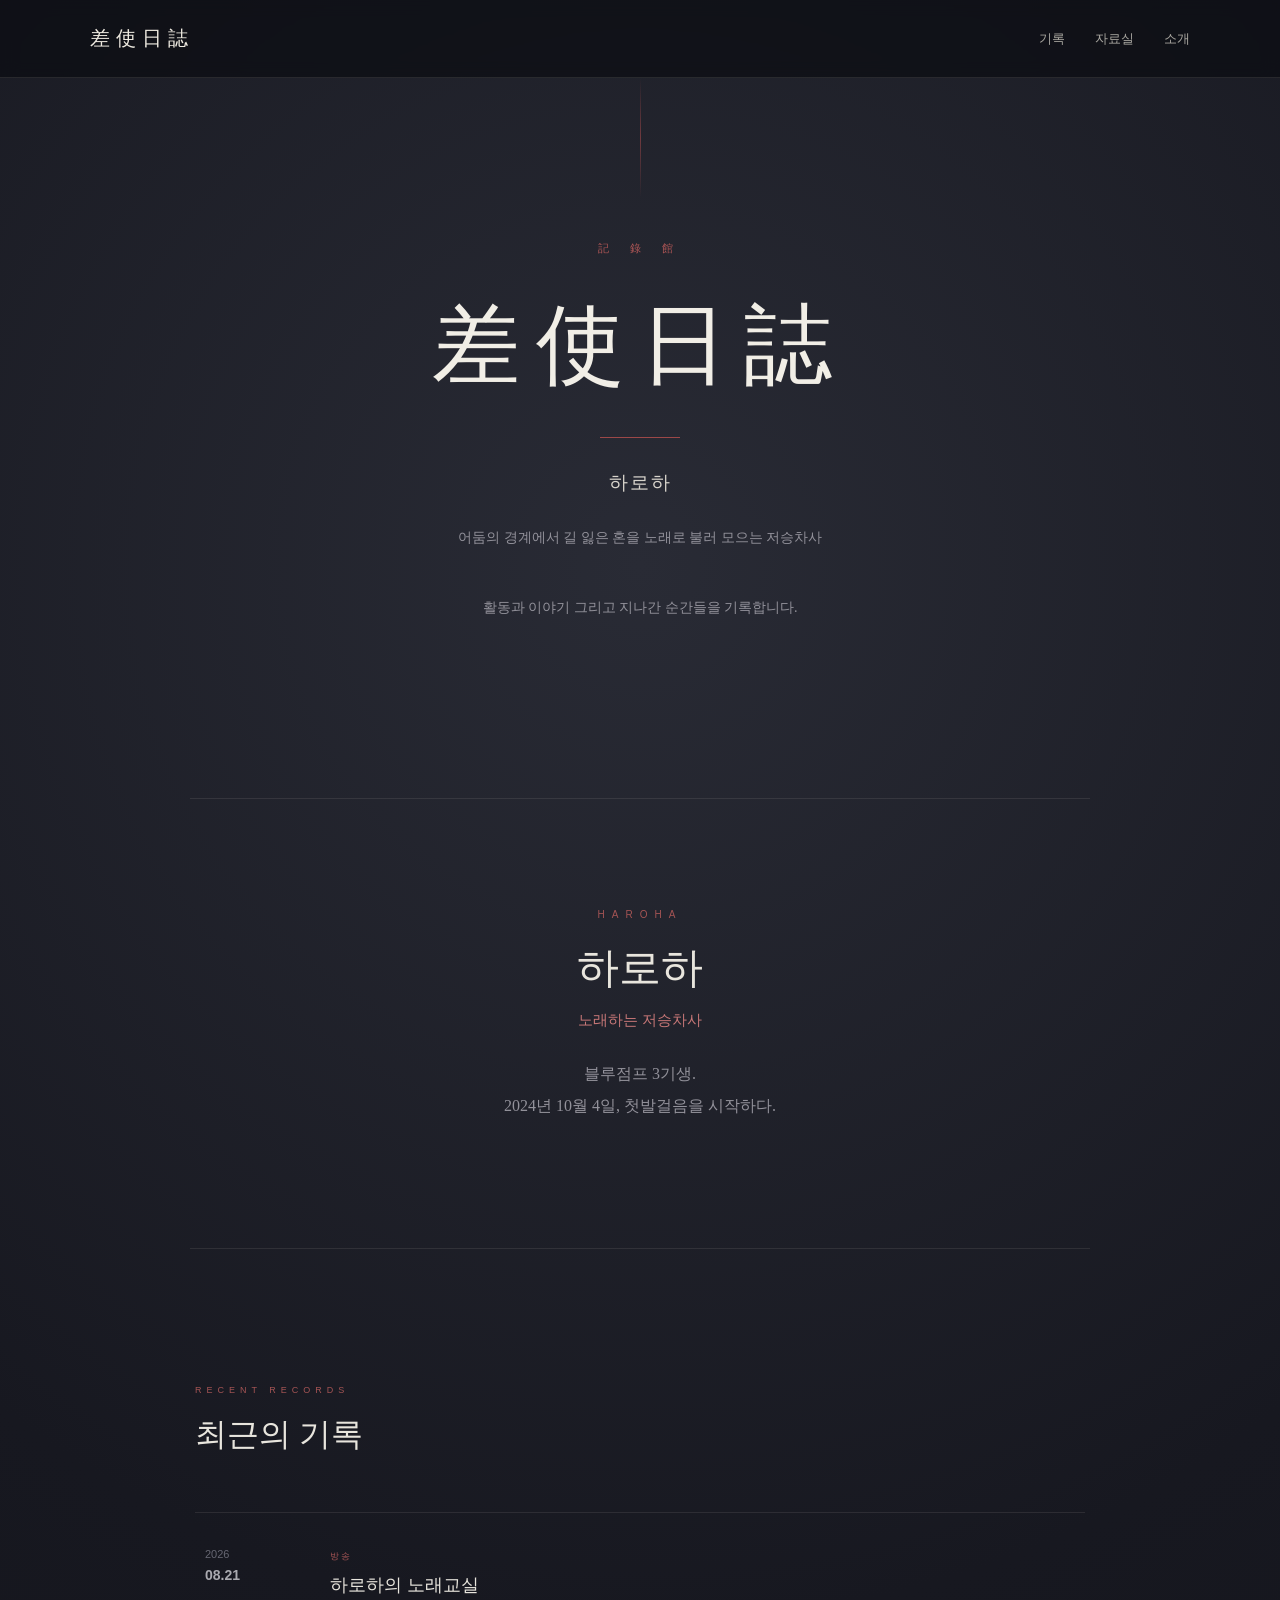
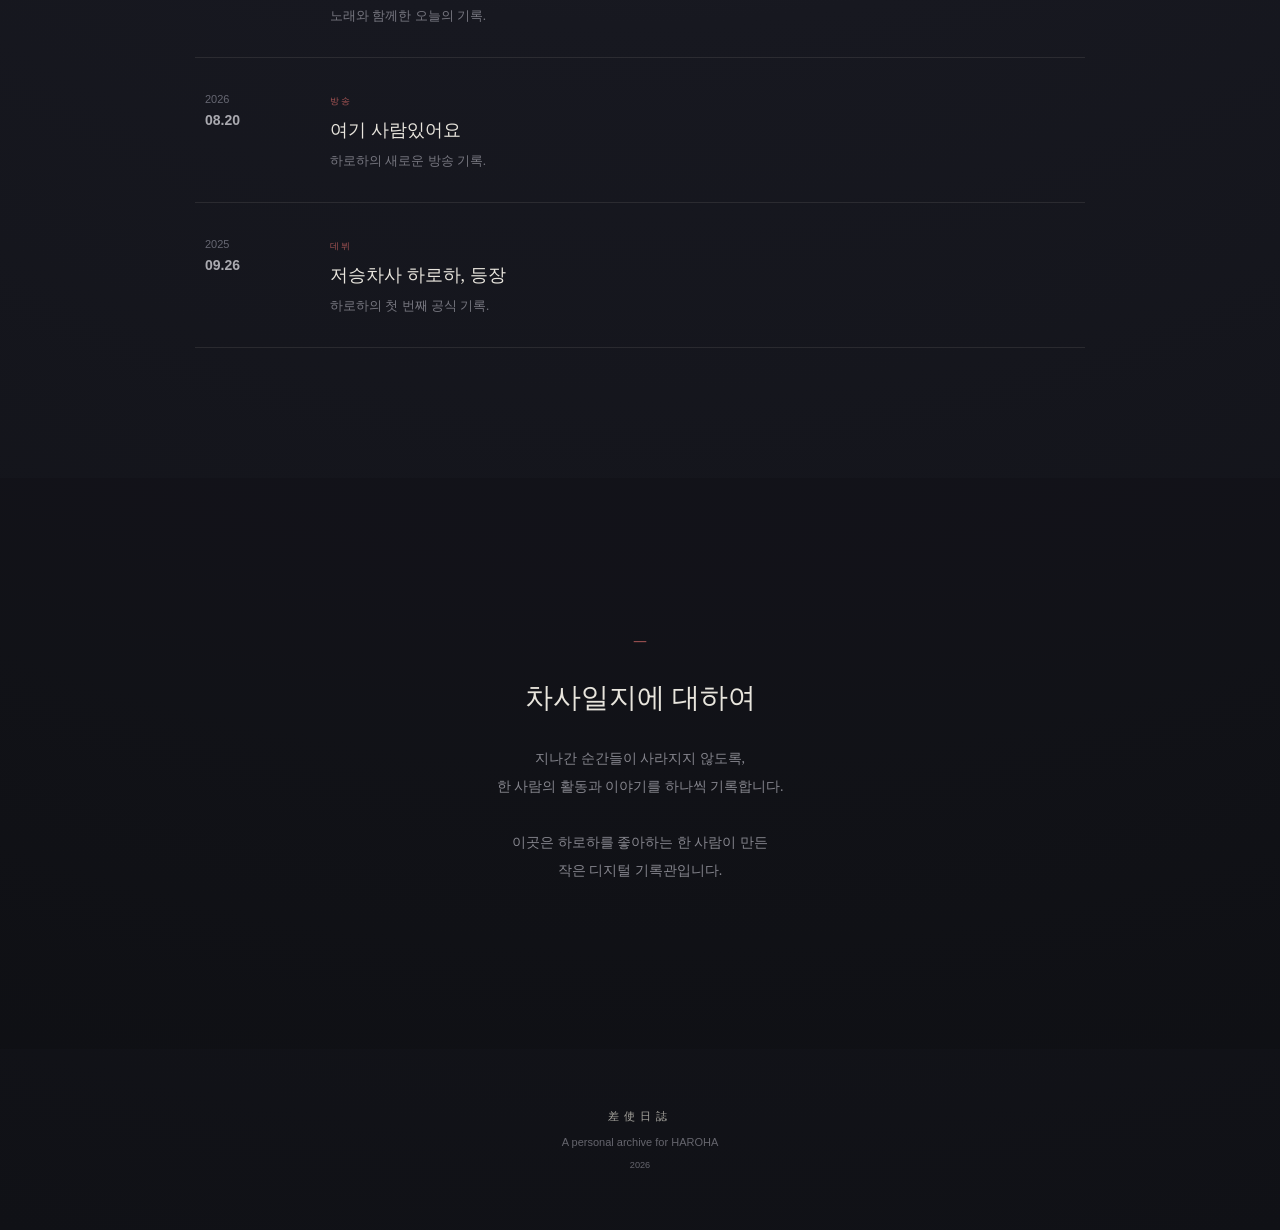
==== index.html @ e81719d0 "Add files via upload" ====
<!DOCTYPE html>
<html lang="ko">

<head>
    <meta charset="UTF-8">
    <meta name="viewport" content="width=device-width, initial-scale=1.0">

    <title>差使日誌 | 하로하 기록관</title>

    <link rel="stylesheet" href="style.css">
</head>


<body>

    <!-- 상단 메뉴 -->

    <header>

        <div class="logo">
            差使日誌
        </div>

        <nav>
            <a href="records.html">기록</a>
            <a href="#">자료실</a>
            <a href="about.html">소개</a>
        </nav>

    </header>


    <!-- 메인 -->

    <main>


        <!-- 첫 화면 -->

        <section class="hero">

            <div class="hero-mark">
                記 錄 館
            </div>

            <h1>
                差使日誌
            </h1>

            <div class="line"></div>

            <p class="hero-subtitle">
                하로하
            </p>

            <p class="hero-description">
                어둠의 경계에서 길 잃은 혼을 노래로 불러 모으는 저승차사
            </p>

            <p class="hero-description">
                    활동과 이야기 그리고 지나간 순간들을 기록합니다.
                </p>

        </section>



        <!-- 하로하 소개 -->

        <section class="profile">

            <div class="profile-label">
                HAROHA
            </div>

            <h2>
                하로하
            </h2>

            <p class="profile-title">
                노래하는 저승차사
            </p>

            <p class="profile-text">
                블루점프 3기생.<br>
                2024년 10월 4일, 첫발걸음을 시작하다.
            </p>

        </section>



        <!-- 최근 기록 -->

        <section class="recent">

            <div class="section-heading">

                <span>
                    RECENT RECORDS
                </span>

                <h2>
                    최근의 기록
                </h2>

            </div>


            <article class="record">

                <div class="record-date">
                    2026<br>
                    <strong>08.21</strong>
                </div>

                <div class="record-content">

                    <span class="record-category">
                        방송
                    </span>

                    <h3>
                        하로하의 노래교실
                    </h3>

                    <p>
                        노래와 함께한 오늘의 기록.
                    </p>

                </div>

            </article>


            <article class="record">

                <div class="record-date">
                    2026<br>
                    <strong>08.20</strong>
                </div>

                <div class="record-content">

                    <span class="record-category">
                        방송
                    </span>

                    <h3>
                        여기 사람있어요
                    </h3>

                    <p>
                        하로하의 새로운 방송 기록.
                    </p>

                </div>

            </article>


            <article class="record">

                <div class="record-date">
                    2025<br>
                    <strong>09.26</strong>
                </div>

                <div class="record-content">

                    <span class="record-category">
                        데뷔
                    </span>

                    <h3>
                        저승차사 하로하, 등장
                    </h3>

                    <p>
                        하로하의 첫 번째 공식 기록.
                    </p>

                </div>

            </article>


        </section>



        <!-- 사이트 소개 -->

        <section class="about">

            <div class="about-symbol">
                ㅡ
            </div>

            <h2>
                차사일지에 대하여
            </h2>

            <p>
                지나간 순간들이 사라지지 않도록,<br>
                한 사람의 활동과 이야기를 하나씩 기록합니다.
            </p>

            <p>
                이곳은 하로하를 좋아하는 한 사람이 만든<br>
                작은 디지털 기록관입니다.
            </p>

        </section>


    </main>



    <!-- 하단 -->

    <footer>

        <div>
            差使日誌
        </div>

        <p>
            A personal archive for HAROHA
        </p>

        <small>
            2026
        </small>

    </footer>


</body>

</html>
---- style.css ----
* {
    box-sizing: border-box;
}

html {
    scroll-behavior: smooth;
}

body {
    margin: 0;

    background:
        radial-gradient(
            circle at 50% 20%,
            #292b35 0%,
            #171820 45%,
            #101116 100%
        );

    color: #e8e5dd;

    font-family:
        "Noto Serif KR",
        "Batang",
        serif;
}


/* =========================
   Header
========================= */

header {

    height: 78px;

    display: flex;

    align-items: center;

    justify-content: space-between;

    padding: 0 7%;

    border-bottom: 1px solid rgba(220, 215, 200, 0.12);

    background: rgba(12, 13, 18, 0.72);

    backdrop-filter: blur(8px);

    position: relative;

    z-index: 10;
}


.logo {

    font-size: 20px;

    letter-spacing: 6px;

    color: #eeeae0;

    text-decoration: none;
}


nav {

    display: flex;

    gap: 30px;
}


nav a {

    color: #aaa8a1;

    text-decoration: none;

    font-size: 13px;

    transition: 0.2s;
}


nav a:hover {

    color: #c87575;
}


/* =========================
   Hero
========================= */

.hero {

    min-height: 720px;

    display: flex;

    flex-direction: column;

    align-items: center;

    justify-content: center;

    text-align: center;

    padding: 100px 20px;

    position: relative;
}


.hero::before {

    content: "";

    position: absolute;

    width: 1px;

    height: 120px;

    background: linear-gradient(
        transparent,
        rgba(190, 80, 80, 0.5),
        transparent
    );

    top: 0;
}


.hero-mark {

    font-size: 11px;

    letter-spacing: 9px;

    color: #ad5555;

    margin-bottom: 30px;
}


.hero h1 {

    margin: 0;

    font-size: clamp(55px, 8vw, 88px);

    font-weight: 400;

    letter-spacing: 16px;

    color: #f1eee6;
}


.line {

    width: 80px;

    height: 1px;

    background: #9c4848;

    margin: 32px 0;
}


.hero-subtitle {

    margin: 0;

    font-size: 19px;

    letter-spacing: 2px;

    color: #d8d4cc;
}


.hero-description {

    margin-top: 28px;

    line-height: 2;

    font-size: 14px;

    color: #92919a;
}


.main-button {

    margin-top: 40px;

    padding: 14px 34px;

    border: 1px solid #874646;

    color: #cda6a6;

    text-decoration: none;

    font-size: 13px;

    letter-spacing: 2px;

    transition: 0.25s;
}


.main-button:hover {

    background: #874646;

    color: #fff;
}


/* =========================
   Profile
========================= */

.profile {

    max-width: 900px;

    margin: auto;

    padding: 110px 30px;

    text-align: center;

    border-top: 1px solid rgba(220, 215, 200, 0.1);

    border-bottom: 1px solid rgba(220, 215, 200, 0.1);
}


.profile-label {

    font-family: sans-serif;

    font-size: 10px;

    letter-spacing: 7px;

    color: #a45454;
}


.profile h2 {

    margin: 20px 0 10px;

    font-size: 42px;

    font-weight: 400;
}


.profile-title {

    color: #c77777;

    font-size: 15px;
}


.profile-text {

    margin-top: 28px;

    color: #92919a;

    line-height: 2;
}


/* =========================
   Recent
========================= */

.recent {

    max-width: 950px;

    margin: auto;

    padding: 130px 30px;
}


.section-heading {

    margin-bottom: 55px;
}


.section-heading span {

    font-family: sans-serif;

    font-size: 9px;

    letter-spacing: 5px;

    color: #a45454;
}


.section-heading h2 {

    margin-top: 16px;

    font-size: 32px;

    font-weight: 400;
}


.record {

    display: flex;

    gap: 45px;

    padding: 32px 10px;

    border-top: 1px solid rgba(220, 215, 200, 0.1);

    transition: 0.2s;
}


.record:last-child {

    border-bottom: 1px solid rgba(220, 215, 200, 0.1);
}


.record:hover {

    background: rgba(255, 255, 255, 0.025);

    padding-left: 20px;
}


.record-date {

    width: 80px;

    flex-shrink: 0;

    font-family: sans-serif;

    font-size: 11px;

    line-height: 1.7;

    color: #666772;
}


.record-date strong {

    color: #aaaab0;

    font-size: 14px;
}


.record-content {

    flex: 1;
}


.record-category {

    font-family: sans-serif;

    font-size: 9px;

    letter-spacing: 2px;

    color: #a45454;
}


.record h3 {

    margin: 10px 0;

    font-size: 18px;

    font-weight: 400;
}


.record p {

    margin: 0;

    font-size: 13px;

    color: #777780;
}


/* =========================
   About
========================= */

.about {

    padding: 150px 30px;

    text-align: center;

    background: rgba(0, 0, 0, 0.12);
}


.about-symbol {

    color: #a45454;

    margin-bottom: 30px;
}


.about h2 {

    font-size: 28px;

    font-weight: 400;
}


.about p {

    margin-top: 28px;

    color: #85858d;

    font-size: 14px;

    line-height: 2;
}


/* =========================
   Footer
========================= */

footer {

    padding: 60px 30px;

    text-align: center;

    color: #65656d;

    font-family: sans-serif;

    font-size: 11px;
}


footer div {

    color: #aaa8a1;

    letter-spacing: 5px;

    margin-bottom: 12px;
}


footer p {

    margin: 0 0 10px;
}


/* =========================
   Mobile
========================= */

@media (max-width: 700px) {

    header {

        height: auto;

        padding: 24px;

        flex-direction: column;

        gap: 20px;
    }


    nav {

        gap: 16px;

        flex-wrap: wrap;

        justify-content: center;
    }


    .hero {

        min-height: 620px;
    }


    .hero h1 {

        letter-spacing: 9px;
    }


    .record {

        gap: 20px;
    }


    .record-date {

        width: 65px;
    }

}
/* =========================
   Record Index
========================= */

.record-index {

    width: 100%;

    max-width: 820px;

    margin: 0 auto;

    padding: 40px 30px 130px;
}


/* Year */

.year {

    border-top: 1px solid rgba(220, 215, 200, 0.12);
}


.year:last-child {

    border-bottom: 1px solid rgba(220, 215, 200, 0.12);
}


/* Year title */

.year summary {

    list-style: none;

    cursor: pointer;

    display: flex;

    align-items: center;

    justify-content: space-between;

    width: 100%;

    padding: 35px 20px;

    transition: 0.25s;
}


.year summary::-webkit-details-marker {

    display: none;
}


.year summary:hover {

    background: rgba(255, 255, 255, 0.025);

    padding-left: 30px;

    padding-right: 30px;
}


.year-number {

    font-size: 27px;

    letter-spacing: 5px;

    color: #e3dfd7;
}


.year-arrow {

    font-family: sans-serif;

    font-size: 18px;

    font-weight: 300;

    color: #a45454;

    transition: transform 0.25s;
}


.year[open] .year-arrow {

    transform: rotate(45deg);
}


/* Month list */

.month-list {

    padding: 0 20px 25px 40px;
}


/* Month */

.month {

    display: flex;

    align-items: center;

    justify-content: space-between;

    padding: 20px 15px;

    border-top: 1px solid rgba(220, 215, 200, 0.07);

    color: #bdbab2;

    text-decoration: none;

    transition: 0.25s;
}


.month:hover {

    background: rgba(255, 255, 255, 0.025);

    color: #d17b7b;

    padding-left: 25px;
}


.month span {

    font-size: 17px;

    letter-spacing: 3px;
}


.month small {

    font-family: sans-serif;

    font-size: 10px;

    color: #666772;

    letter-spacing: 1px;
}


/* Mobile */

@media (max-width: 700px) {

    .record-index {

        padding-left: 20px;

        padding-right: 20px;
    }


    .year-number {

        font-size: 22px;

        letter-spacing: 3px;
    }


    .month-list {

        padding-left: 15px;
    }

}

/* =========================
   About / Archive Information
========================= */

.archive-section {

    max-width: 760px;

    margin: 0 auto;

    padding: 90px 30px;

    border-top: 1px solid rgba(220, 215, 200, 0.1);
}


.archive-label {

    font-family: sans-serif;

    font-size: 9px;

    letter-spacing: 5px;

    color: #a45454;

    margin-bottom: 18px;
}


.archive-section h2 {

    margin: 0 0 35px;

    font-size: 30px;

    font-weight: 400;

    color: #e8e5dd;
}


.archive-section p {

    margin: 0 0 20px;

    font-size: 14px;

    line-height: 2.1;

    color: #92919a;
}


.archive-section p:last-child {

    margin-bottom: 0;
}
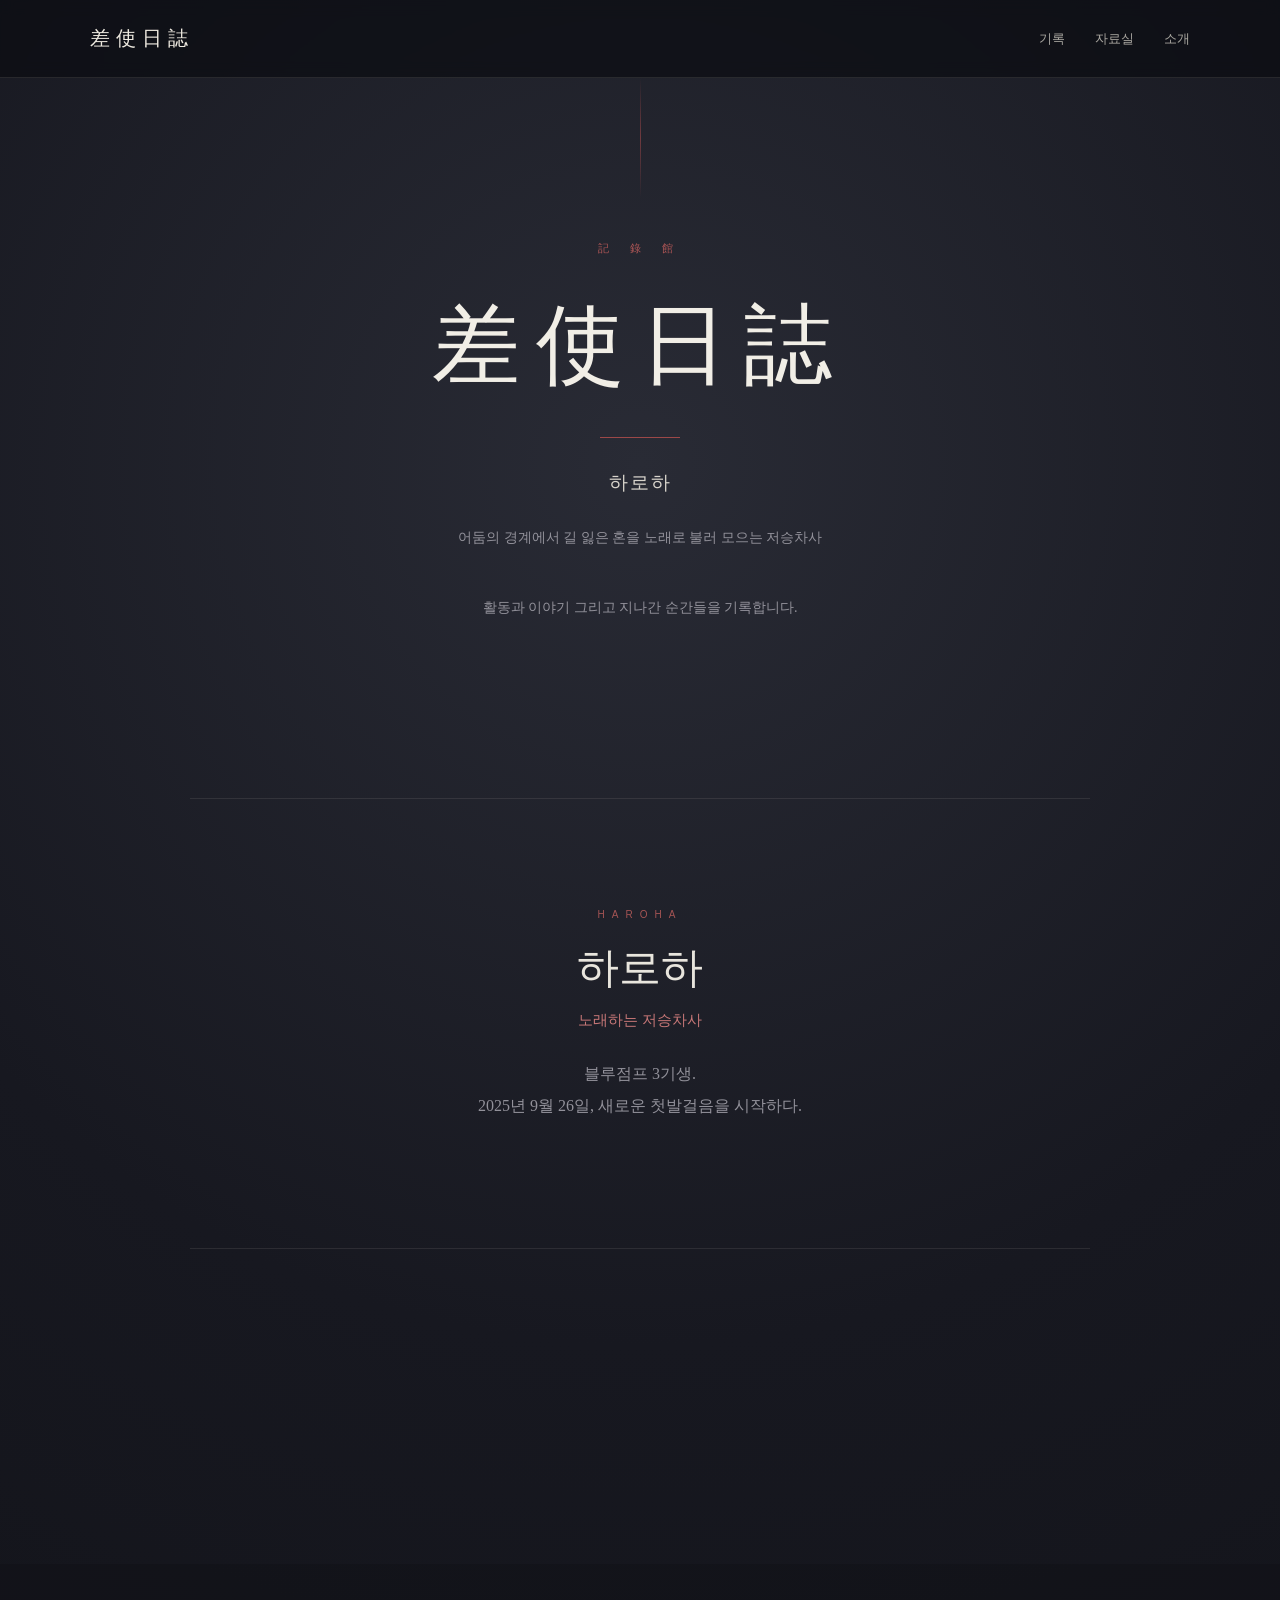
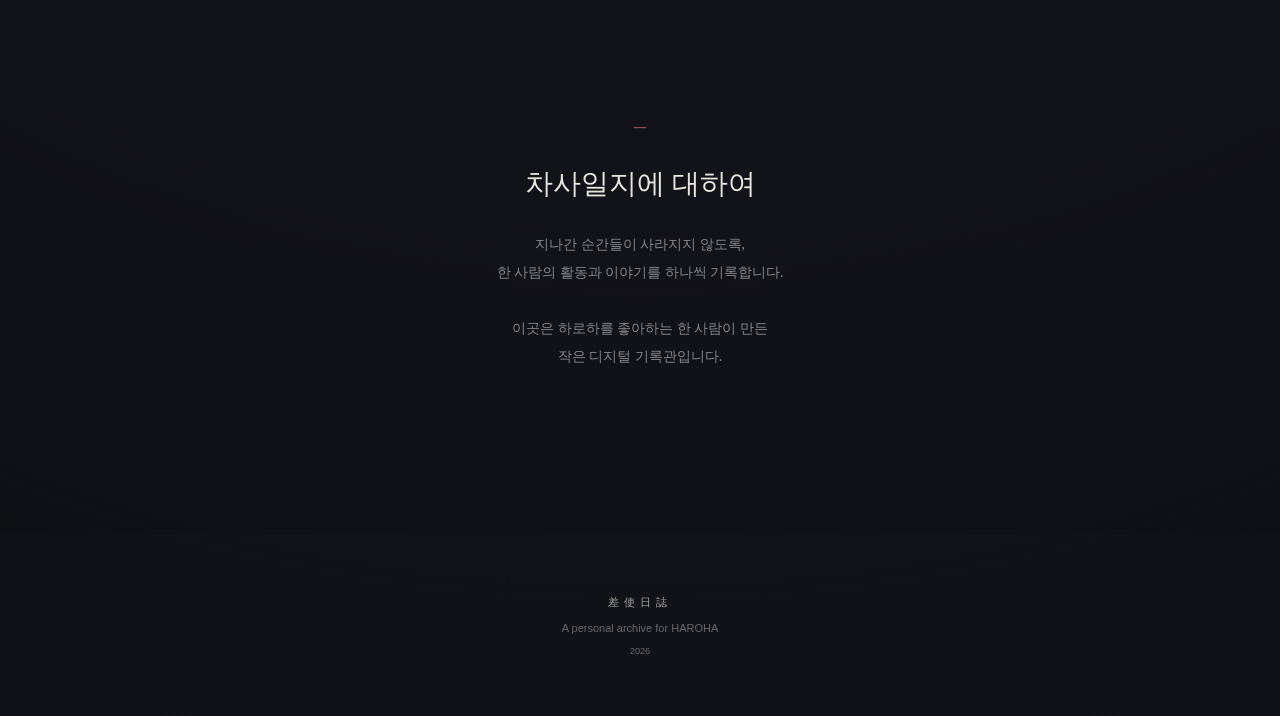
==== commit 07fd6df8: "Fix HTML formatting and structure" ====
--- a/index.html
+++ b/index.html
@@ -83,7 +83,7 @@
 
             <p class="profile-text">
                 블루점프 3기생.<br>
-                2024년 10월 4일, 첫발걸음을 시작하다.
+                2025년 9월 26일, 새로운 첫발걸음을 시작하다.
             </p>
 
         </section>
@@ -95,90 +95,6 @@
         <section class="recent">
 
             <div class="section-heading">
-
-                <span>
-                    RECENT RECORDS
-                </span>
-
-                <h2>
-                    최근의 기록
-                </h2>
-
-            </div>
-
-
-            <article class="record">
-
-                <div class="record-date">
-                    2026<br>
-                    <strong>08.21</strong>
-                </div>
-
-                <div class="record-content">
-
-                    <span class="record-category">
-                        방송
-                    </span>
-
-                    <h3>
-                        하로하의 노래교실
-                    </h3>
-
-                    <p>
-                        노래와 함께한 오늘의 기록.
-                    </p>
-
-                </div>
-
-            </article>
-
-
-            <article class="record">
-
-                <div class="record-date">
-                    2026<br>
-                    <strong>08.20</strong>
-                </div>
-
-                <div class="record-content">
-
-                    <span class="record-category">
-                        방송
-                    </span>
-
-                    <h3>
-                        여기 사람있어요
-                    </h3>
-
-                    <p>
-                        하로하의 새로운 방송 기록.
-                    </p>
-
-                </div>
-
-            </article>
-
-
-            <article class="record">
-
-                <div class="record-date">
-                    2025<br>
-                    <strong>09.26</strong>
-                </div>
-
-                <div class="record-content">
-
-                    <span class="record-category">
-                        데뷔
-                    </span>
-
-                    <h3>
-                        저승차사 하로하, 등장
-                    </h3>
-
-                    <p>
-                        하로하의 첫 번째 공식 기록.
-                    </p>
 
                 </div>
 
@@ -239,4 +155,4 @@
 
 </body>
 
-</html>+</html>
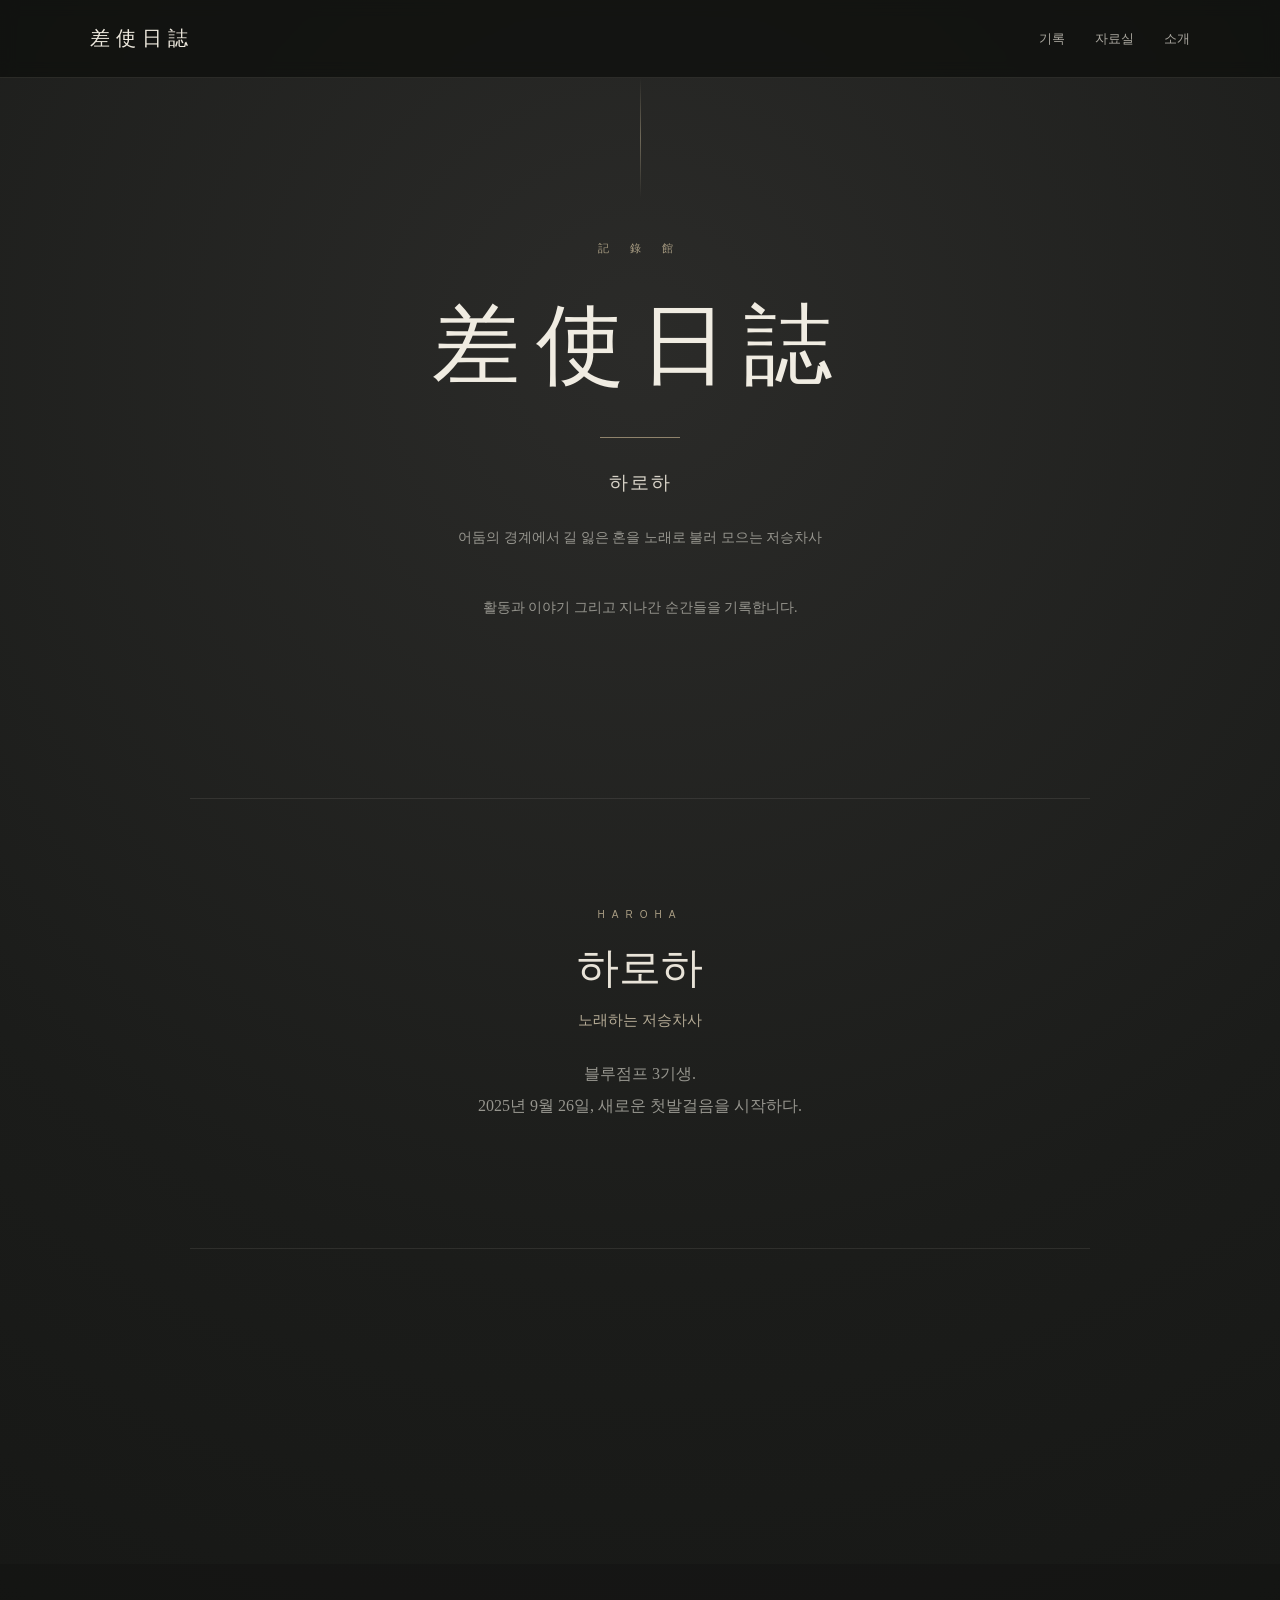
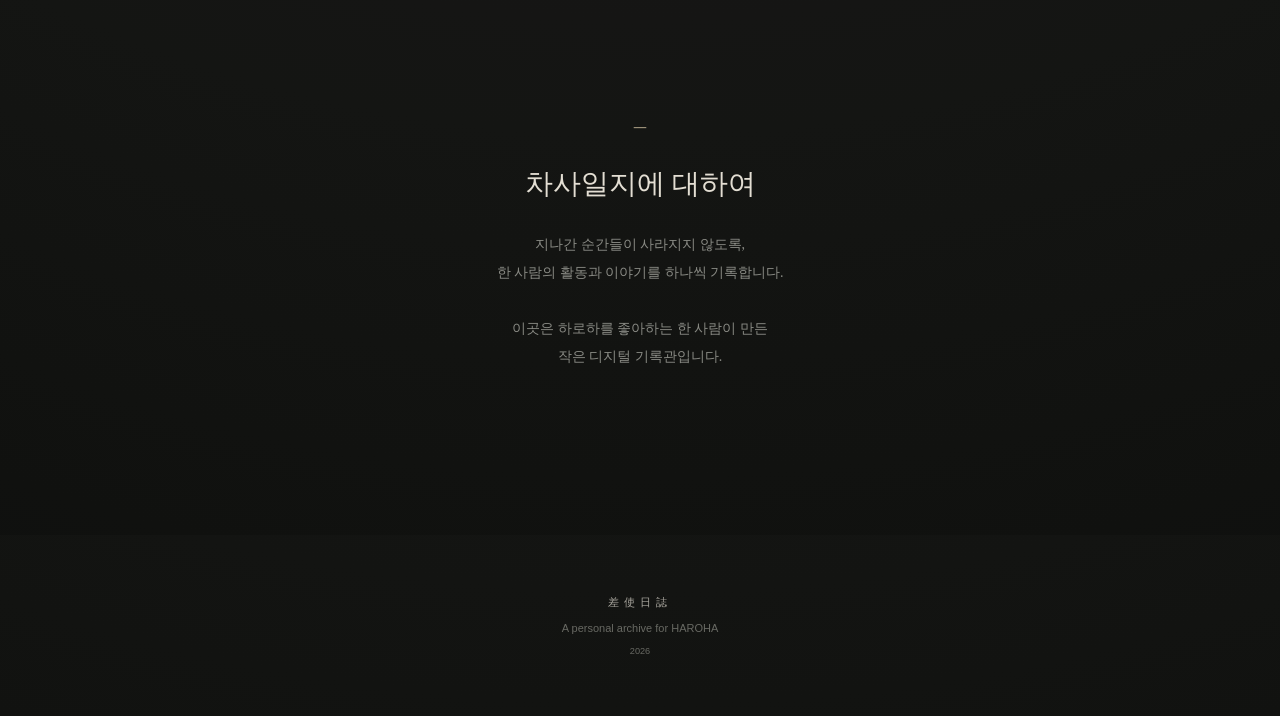
==== commit dfe613a2: "Update index.html" ====
--- a/index.html
+++ b/index.html
@@ -23,7 +23,7 @@
 
         <nav>
             <a href="records.html">기록</a>
-            <a href="#">자료실</a>
+            <a href="archive.html">자료실</a>
             <a href="about.html">소개</a>
         </nav>
 
--- a/style.css
+++ b/style.css
@@ -1,3 +1,9 @@
+/* =========================================================
+   差使日誌
+   HAROHA ARCHIVE
+   Archive / Chronicle Style
+========================================================= */
+
 * {
     box-sizing: border-box;
 }
@@ -11,13 +17,13 @@
 
     background:
         radial-gradient(
-            circle at 50% 20%,
-            #292b35 0%,
-            #171820 45%,
-            #101116 100%
+            circle at 50% 15%,
+            #2b2b29 0%,
+            #1b1c1a 45%,
+            #111210 100%
         );
 
-    color: #e8e5dd;
+    color: #e5e0d5;
 
     font-family:
         "Noto Serif KR",
@@ -26,766 +32,1403 @@
 }
 
 
+/* =========================================================
+   Header
+========================================================= */
+
+header {
+    height: 78px;
+
+    display: flex;
+    align-items: center;
+    justify-content: space-between;
+
+    padding: 0 7%;
+
+    border-bottom: 1px solid rgba(220, 215, 200, 0.12);
+
+    background: rgba(15, 16, 14, 0.78);
+
+    backdrop-filter: blur(8px);
+
+    position: relative;
+    z-index: 10;
+}
+
+
+/* 로고 */
+
+.logo {
+    font-size: 20px;
+
+    letter-spacing: 6px;
+
+    color: #eee9de;
+
+    text-decoration: none;
+
+    transition: 0.2s;
+}
+
+.logo:hover {
+    color: #b4aa95;
+}
+
+
+/* 메뉴 */
+
+nav {
+    display: flex;
+
+    gap: 30px;
+}
+
+nav a {
+    color: #aaa79f;
+
+    text-decoration: none;
+
+    font-size: 13px;
+
+    transition: 0.2s;
+}
+
+nav a:hover {
+    color: #b4aa95;
+}
+
+
+/* =========================================================
+   Hero
+========================================================= */
+
+.hero {
+    min-height: 720px;
+
+    display: flex;
+    flex-direction: column;
+
+    align-items: center;
+    justify-content: center;
+
+    text-align: center;
+
+    padding: 100px 20px;
+
+    position: relative;
+}
+
+
+/* 위에서 내려오는 세로선 */
+
+.hero::before {
+    content: "";
+
+    position: absolute;
+
+    width: 1px;
+    height: 120px;
+
+    background:
+        linear-gradient(
+            transparent,
+            rgba(170, 158, 130, 0.55),
+            transparent
+        );
+
+    top: 0;
+}
+
+
+/* 작은 한자 */
+
+.hero-mark {
+    font-size: 11px;
+
+    letter-spacing: 9px;
+
+    color: #a99d83;
+
+    margin-bottom: 30px;
+}
+
+
+/* 메인 제목 */
+
+.hero h1 {
+    margin: 0;
+
+    font-size: clamp(55px, 8vw, 88px);
+
+    font-weight: 400;
+
+    letter-spacing: 16px;
+
+    color: #f0ece2;
+}
+
+
+/* 제목 아래 선 */
+
+.line {
+    width: 80px;
+
+    height: 1px;
+
+    background: #8f836c;
+
+    margin: 32px 0;
+}
+
+
+/* 부제 */
+
+.hero-subtitle {
+    margin: 0;
+
+    font-size: 19px;
+
+    letter-spacing: 2px;
+
+    color: #d8d3c8;
+}
+
+
+/* 설명 */
+
+.hero-description {
+    margin-top: 28px;
+
+    line-height: 2;
+
+    font-size: 14px;
+
+    color: #96958e;
+}
+
+
+/* 메인 버튼 */
+
+.main-button {
+    margin-top: 40px;
+
+    padding: 14px 34px;
+
+    border: 1px solid #716856;
+
+    color: #c8bfae;
+
+    text-decoration: none;
+
+    font-size: 13px;
+
+    letter-spacing: 2px;
+
+    transition: 0.25s;
+}
+
+.main-button:hover {
+    background: #716856;
+
+    color: #f8f5ed;
+}
+
+
+/* =========================================================
+   Profile
+========================================================= */
+
+.profile {
+    max-width: 900px;
+
+    margin: auto;
+
+    padding: 110px 30px;
+
+    text-align: center;
+
+    border-top: 1px solid rgba(220, 215, 200, 0.1);
+
+    border-bottom: 1px solid rgba(220, 215, 200, 0.1);
+}
+
+
+/* HAROHA */
+
+.profile-label {
+    font-family: sans-serif;
+
+    font-size: 10px;
+
+    letter-spacing: 7px;
+
+    color: #a99d83;
+}
+
+
+/* 이름 */
+
+.profile h2 {
+    margin: 20px 0 10px;
+
+    font-size: 42px;
+
+    font-weight: 400;
+
+    color: #e8e3d8;
+}
+
+
+/* 직함 */
+
+.profile-title {
+    color: #b4aa95;
+
+    font-size: 15px;
+}
+
+
+/* 설명 */
+
+.profile-text {
+    margin-top: 28px;
+
+    color: #96958e;
+
+    line-height: 2;
+}
+
+
+/* =========================================================
+   Recent Records
+========================================================= */
+
+.recent {
+    max-width: 950px;
+
+    margin: auto;
+
+    padding: 130px 30px;
+}
+
+
+/* 섹션 제목 */
+
+.section-heading {
+    margin-bottom: 55px;
+}
+
+
+.section-heading span {
+    font-family: sans-serif;
+
+    font-size: 9px;
+
+    letter-spacing: 5px;
+
+    color: #a99d83;
+}
+
+
+.section-heading h2 {
+    margin-top: 16px;
+
+    font-size: 32px;
+
+    font-weight: 400;
+
+    color: #e4dfd5;
+}
+
+
+/* 기록 */
+
+.record {
+    display: flex;
+
+    gap: 45px;
+
+    padding: 32px 10px;
+
+    border-top: 1px solid rgba(220, 215, 200, 0.1);
+
+    transition: 0.2s;
+}
+
+
+.record:last-child {
+    border-bottom: 1px solid rgba(220, 215, 200, 0.1);
+}
+
+
+.record:hover {
+    background: rgba(255, 255, 255, 0.025);
+
+    padding-left: 20px;
+}
+
+
+/* 날짜 */
+
+.record-date {
+    width: 80px;
+
+    flex-shrink: 0;
+
+    font-family: sans-serif;
+
+    font-size: 11px;
+
+    line-height: 1.7;
+
+    color: #6f706b;
+}
+
+
+.record-date strong {
+    color: #aaa9a2;
+
+    font-size: 14px;
+}
+
+
+/* 기록 내용 */
+
+.record-content {
+    flex: 1;
+}
+
+
+/* 카테고리 */
+
+.record-category {
+    font-family: sans-serif;
+
+    font-size: 9px;
+
+    letter-spacing: 2px;
+
+    color: #a99d83;
+}
+
+
+/* 제목 */
+
+.record h3 {
+    margin: 10px 0;
+
+    font-size: 18px;
+
+    font-weight: 400;
+
+    color: #ddd8cd;
+}
+
+
+/* 설명 */
+
+.record p {
+    margin: 0;
+
+    font-size: 13px;
+
+    color: #7f807b;
+}
+
+
+/* =========================================================
+   About
+========================================================= */
+
+.about {
+    padding: 150px 30px;
+
+    text-align: center;
+
+    background: rgba(0, 0, 0, 0.14);
+}
+
+
+.about-symbol {
+    color: #a99d83;
+
+    margin-bottom: 30px;
+}
+
+
+.about h2 {
+    font-size: 28px;
+
+    font-weight: 400;
+
+    color: #e3ded3;
+}
+
+
+.about p {
+    margin-top: 28px;
+
+    color: #898a84;
+
+    font-size: 14px;
+
+    line-height: 2;
+}
+
+
+/* =========================================================
+   Footer
+========================================================= */
+
+footer {
+    padding: 60px 30px;
+
+    text-align: center;
+
+    color: #686963;
+
+    font-family: sans-serif;
+
+    font-size: 11px;
+}
+
+
+footer div {
+    color: #aaa79f;
+
+    letter-spacing: 5px;
+
+    margin-bottom: 12px;
+}
+
+
+footer p {
+    margin: 0 0 10px;
+}
+
+
+/* =========================================================
+   Record Index
+========================================================= */
+
+.record-index {
+    width: 100%;
+
+    max-width: 820px;
+
+    margin: 0 auto;
+
+    padding: 40px 30px 130px;
+}
+
+
+/* 연도 */
+
+.year {
+    border-top: 1px solid rgba(220, 215, 200, 0.12);
+}
+
+
+.year:last-child {
+    border-bottom: 1px solid rgba(220, 215, 200, 0.12);
+}
+
+
+/* 연도 제목 */
+
+.year summary {
+    list-style: none;
+
+    cursor: pointer;
+
+    display: flex;
+
+    align-items: center;
+
+    justify-content: space-between;
+
+    width: 100%;
+
+    padding: 35px 20px;
+
+    transition: 0.25s;
+}
+
+
+.year summary::-webkit-details-marker {
+    display: none;
+}
+
+
+.year summary:hover {
+    background: rgba(255, 255, 255, 0.025);
+
+    padding-left: 30px;
+
+    padding-right: 30px;
+}
+
+
+/* 연도 숫자 */
+
+.year-number {
+    font-size: 27px;
+
+    letter-spacing: 5px;
+
+    color: #e1ddd3;
+}
+
+
+/* + 버튼 */
+
+.year-arrow {
+    font-family: sans-serif;
+
+    font-size: 18px;
+
+    font-weight: 300;
+
+    color: #a99d83;
+
+    transition: transform 0.25s;
+}
+
+
+.year[open] .year-arrow {
+    transform: rotate(45deg);
+}
+
+
+/* 월 목록 */
+
+.month-list {
+    padding: 0 20px 25px 40px;
+}
+
+
+/* 월 */
+
+.month {
+    display: flex;
+
+    align-items: center;
+
+    justify-content: space-between;
+
+    padding: 20px 15px;
+
+    border-top: 1px solid rgba(220, 215, 200, 0.07);
+
+    color: #bdb9af;
+
+    text-decoration: none;
+
+    transition: 0.25s;
+}
+
+
+.month:hover {
+    background: rgba(255, 255, 255, 0.025);
+
+    color: #c8bfae;
+
+    padding-left: 25px;
+}
+
+
+/* 월 이름 */
+
+.month span {
+    font-size: 17px;
+
+    letter-spacing: 3px;
+}
+
+
+/* 숫자 */
+
+.month small {
+    font-family: sans-serif;
+
+    font-size: 10px;
+
+    color: #686963;
+
+    letter-spacing: 1px;
+}
+
+
+/* =========================================================
+   Archive Information
+========================================================= */
+
+.archive-section {
+    max-width: 760px;
+
+    margin: 0 auto;
+
+    padding: 90px 30px;
+
+    border-top: 1px solid rgba(220, 215, 200, 0.1);
+}
+
+
+.archive-label {
+    font-family: sans-serif;
+
+    font-size: 9px;
+
+    letter-spacing: 5px;
+
+    color: #a99d83;
+
+    margin-bottom: 18px;
+}
+
+
+.archive-section h2 {
+    margin: 0 0 35px;
+
+    font-size: 30px;
+
+    font-weight: 400;
+
+    color: #e8e3d8;
+}
+
+
+.archive-section p {
+    margin: 0 0 20px;
+
+    font-size: 14px;
+
+    line-height: 2.1;
+
+    color: #96958e;
+}
+
+
+.archive-section p:last-child {
+    margin-bottom: 0;
+}
+
+
+/* =========================================================
+   Record Detail
+========================================================= */
+
+.record-detail {
+    max-width: 850px;
+
+    margin: auto;
+
+    padding: 140px 30px 120px;
+
+    text-align: center;
+}
+
+
+/* 記錄 */
+
+.record-detail-mark {
+    font-family: sans-serif;
+
+    font-size: 9px;
+
+    letter-spacing: 6px;
+
+    color: #a99d83;
+
+    margin-bottom: 25px;
+}
+
+
+/* 기록 번호 */
+
+.record-detail-number {
+    margin: 0;
+
+    font-family: sans-serif;
+
+    font-size: 11px;
+
+    letter-spacing: 3px;
+
+    color: #777872;
+}
+
+
+/* 제목 */
+
+.record-detail h1 {
+    margin: 25px 0 0;
+
+    font-size: 38px;
+
+    font-weight: 400;
+
+    letter-spacing: 2px;
+
+    color: #eeeae0;
+}
+
+
+/* 제목 아래 선 */
+
+.record-detail-line {
+    width: 70px;
+
+    height: 1px;
+
+    background: #8f836c;
+
+    margin: 35px auto;
+}
+
+
+/* 날짜 */
+
+.record-detail-date {
+    margin: 0;
+
+    font-size: 14px;
+
+    letter-spacing: 3px;
+
+    color: #aaa79f;
+}
+
+
+/* =========================================================
+   Document
+========================================================= */
+
+.record-document {
+    margin-top: 80px;
+
+    padding: 45px 55px;
+
+    border-top: 1px solid rgba(220, 215, 200, 0.12);
+
+    border-bottom: 1px solid rgba(220, 215, 200, 0.12);
+
+    text-align: left;
+
+    background: rgba(0, 0, 0, 0.1);
+}
+
+
+/* 문서 상단 */
+
+.document-heading {
+    display: flex;
+
+    justify-content: space-between;
+
+    padding-bottom: 20px;
+
+    margin-bottom: 35px;
+
+    border-bottom: 1px solid rgba(220, 215, 200, 0.08);
+
+    font-family: sans-serif;
+
+    font-size: 9px;
+
+    letter-spacing: 2px;
+
+    color: #a99d83;
+}
+
+
+/* 문서 내용 */
+
+.record-document p {
+    margin: 0 0 28px;
+
+    font-size: 15px;
+
+    line-height: 2.2;
+
+    color: #aaa79f;
+}
+
+
+/* =========================================================
+   Record Information
+========================================================= */
+
+.record-information {
+    display: flex;
+
+    justify-content: center;
+
+    gap: 70px;
+
+    margin-top: 60px;
+
+    padding: 30px;
+
+    border-top: 1px solid rgba(220, 215, 200, 0.08);
+
+    border-bottom: 1px solid rgba(220, 215, 200, 0.08);
+}
+
+
+.record-information div {
+    display: flex;
+
+    flex-direction: column;
+
+    gap: 10px;
+}
+
+
+.record-information span {
+    font-family: sans-serif;
+
+    font-size: 8px;
+
+    letter-spacing: 2px;
+
+    color: #74756f;
+}
+
+
+.record-information strong {
+    font-size: 13px;
+
+    font-weight: 400;
+
+    color: #aaa79f;
+}
+
+
+/* =========================================================
+   Record Navigation
+========================================================= */
+
+.record-navigation {
+    display: flex;
+
+    justify-content: space-between;
+
+    margin-top: 55px;
+}
+
+
+.record-navigation a {
+    color: #888982;
+
+    text-decoration: none;
+
+    font-size: 12px;
+
+    transition: 0.2s;
+}
+
+
+.record-navigation a:hover {
+    color: #b4aa95;
+}
+
+
+/* =========================================================
+   Mobile
+========================================================= */
+
+@media (max-width: 700px) {
+
+    header {
+        height: auto;
+
+        padding: 24px;
+
+        flex-direction: column;
+
+        gap: 20px;
+    }
+
+
+    nav {
+        gap: 16px;
+
+        flex-wrap: wrap;
+
+        justify-content: center;
+    }
+
+
+    .hero {
+        min-height: 620px;
+    }
+
+
+    .hero h1 {
+        letter-spacing: 9px;
+    }
+
+
+    .record {
+        gap: 20px;
+    }
+
+
+    .record-date {
+        width: 65px;
+    }
+
+
+    .record-index {
+        padding-left: 20px;
+
+        padding-right: 20px;
+    }
+
+
+    .year-number {
+        font-size: 22px;
+
+        letter-spacing: 3px;
+    }
+
+
+    .month-list {
+        padding-left: 15px;
+    }
+
+
+    .record-detail {
+        padding: 100px 20px 80px;
+    }
+
+
+    .record-detail h1 {
+        font-size: 28px;
+
+        letter-spacing: 1px;
+    }
+
+
+    .record-document {
+        padding: 30px 25px;
+    }
+
+
+    .record-information {
+        gap: 25px;
+
+        flex-wrap: wrap;
+    }
+}
+
+a {
+    text-decoration: none;
+}
+
+a,
+a:visited,
+a:hover,
+a:active {
+    text-decoration: none;
+}
+
 /* =========================
-   Header
+   Mobile Optimization
 ========================= */
 
-header {
-
-    height: 78px;
+@media (max-width: 700px) {
+
+    body {
+        overflow-x: hidden;
+    }
+
+    /* Header */
+
+    header {
+        height: auto;
+        min-height: 70px;
+        padding: 18px 20px;
+
+        flex-direction: row;
+        gap: 15px;
+    }
+
+    .logo {
+        font-size: 15px;
+        letter-spacing: 3px;
+        white-space: nowrap;
+    }
+
+    nav {
+        gap: 12px;
+    }
+
+    nav a {
+        font-size: 11px;
+        white-space: nowrap;
+    }
+
+
+    /* Hero */
+
+    .hero {
+        min-height: 580px;
+        padding: 80px 20px;
+    }
+
+    .hero h1 {
+        font-size: 48px;
+        letter-spacing: 8px;
+    }
+
+    .hero-mark {
+        font-size: 9px;
+        letter-spacing: 6px;
+    }
+
+    .hero-subtitle {
+        font-size: 17px;
+    }
+
+    .hero-description {
+        font-size: 13px;
+        line-height: 2;
+    }
+
+
+    /* Recent Records */
+
+    .recent {
+        padding: 90px 20px;
+    }
+
+    .section-heading h2 {
+        font-size: 27px;
+    }
+
+    .record {
+        gap: 15px;
+        padding: 25px 5px;
+    }
+
+    .record-date {
+        width: 60px;
+        font-size: 10px;
+    }
+
+    .record-date strong {
+        font-size: 12px;
+    }
+
+    .record h3 {
+        font-size: 16px;
+        line-height: 1.5;
+    }
+
+    .record p {
+        font-size: 12px;
+        line-height: 1.7;
+    }
+
+
+    /* Record Index */
+
+    .record-index {
+        width: 100%;
+        padding: 30px 20px 90px;
+    }
+
+    .year summary {
+        padding: 28px 10px;
+    }
+
+    .year-number {
+        font-size: 20px;
+        letter-spacing: 2px;
+    }
+
+    .year-arrow {
+        font-size: 16px;
+    }
+
+    .month-list {
+        padding: 0 5px 15px 15px;
+    }
+
+    .month {
+        padding: 17px 10px;
+    }
+
+    .month span {
+        font-size: 15px;
+        letter-spacing: 2px;
+    }
+
+
+    /* Record Detail */
+
+    .record-detail {
+        width: 100%;
+        padding: 80px 18px 70px;
+    }
+
+    .record-detail-mark {
+        font-size: 8px;
+        letter-spacing: 4px;
+    }
+
+    .record-detail-number {
+        font-size: 10px;
+    }
+
+    .record-detail h1 {
+        font-size: 27px;
+        line-height: 1.6;
+        letter-spacing: 0;
+        word-break: keep-all;
+    }
+
+    .record-detail-date {
+        font-size: 12px;
+        letter-spacing: 1px;
+    }
+
+
+    /* Document */
+
+    .record-document {
+        margin-top: 55px;
+        padding: 28px 20px;
+    }
+
+    .document-heading {
+        font-size: 8px;
+        letter-spacing: 1px;
+        gap: 10px;
+    }
+
+    .record-document p {
+        font-size: 14px;
+        line-height: 2;
+        word-break: keep-all;
+        overflow-wrap: break-word;
+    }
+
+
+    /* Record Information */
+
+    .record-information {
+        gap: 20px;
+        padding: 25px 10px;
+        flex-wrap: wrap;
+    }
+
+    .record-information div {
+        min-width: 70px;
+    }
+
+    .record-information strong {
+        font-size: 12px;
+    }
+
+
+    /* Navigation */
+
+    .record-navigation {
+        gap: 20px;
+        flex-wrap: wrap;
+    }
+
+    .record-navigation a {
+        font-size: 11px;
+    }
+
+
+    /* About */
+
+    .about {
+        padding: 100px 20px;
+    }
+
+    .about h2 {
+        font-size: 24px;
+    }
+
+    .about p {
+        font-size: 13px;
+        line-height: 2;
+    }
+
+
+    /* Footer */
+
+    footer {
+        padding: 45px 20px;
+    }
+
+}
+```css
+/* =========================
+   Archive
+========================= */
+
+.archive-card {
 
     display: flex;
 
     align-items: center;
 
-    justify-content: space-between;
-
-    padding: 0 7%;
-
-    border-bottom: 1px solid rgba(220, 215, 200, 0.12);
-
-    background: rgba(12, 13, 18, 0.72);
-
-    backdrop-filter: blur(8px);
-
-    position: relative;
-
-    z-index: 10;
-}
-
-
-.logo {
-
-    font-size: 20px;
-
-    letter-spacing: 6px;
-
-    color: #eeeae0;
+    gap: 30px;
+
+    padding: 30px 20px;
+
+    border-top: 1px solid rgba(220, 215, 200, 0.1);
+
+    color: #bdbab2;
 
     text-decoration: none;
-}
-
-
-nav {
-
-    display: flex;
-
-    gap: 30px;
-}
-
-
-nav a {
-
-    color: #aaa8a1;
-
-    text-decoration: none;
+
+    transition: 0.25s;
+}
+
+
+.archive-card:last-child {
+
+    border-bottom: 1px solid rgba(220, 215, 200, 0.1);
+}
+
+
+.archive-card:hover {
+
+    background: rgba(255, 255, 255, 0.025);
+
+    padding-left: 30px;
+}
+
+
+.archive-card-number {
+
+    width: 45px;
+
+    flex-shrink: 0;
+
+    font-family: sans-serif;
+
+    font-size: 11px;
+
+    letter-spacing: 2px;
+
+    color: #666772;
+}
+
+
+.archive-card-content {
+
+    flex: 1;
+}
+
+
+.archive-card-content span {
+
+    font-family: sans-serif;
+
+    font-size: 9px;
+
+    letter-spacing: 3px;
+
+    color: #a45454;
+}
+
+
+.archive-card-content h3 {
+
+    margin: 9px 0;
+
+    font-size: 19px;
+
+    font-weight: 400;
+
+    color: #e3dfd7;
+}
+
+
+.archive-card-content p {
+
+    margin: 0;
 
     font-size: 13px;
 
-    transition: 0.2s;
-}
-
-
-nav a:hover {
+    line-height: 1.8;
+
+    color: #777780;
+}
+
+
+.archive-card-arrow {
+
+    font-family: sans-serif;
+
+    font-size: 17px;
+
+    color: #777780;
+
+    transition: 0.25s;
+}
+
+
+.archive-card:hover .archive-card-arrow {
 
     color: #c87575;
+
+    transform: translateX(5px);
 }
 
 
 /* =========================
-   Hero
+   Archive Mobile
 ========================= */
 
-.hero {
-
-    min-height: 720px;
-
-    display: flex;
-
-    flex-direction: column;
-
-    align-items: center;
-
-    justify-content: center;
-
-    text-align: center;
-
-    padding: 100px 20px;
-
-    position: relative;
-}
-
-
-.hero::before {
-
-    content: "";
-
-    position: absolute;
-
-    width: 1px;
-
-    height: 120px;
-
-    background: linear-gradient(
-        transparent,
-        rgba(190, 80, 80, 0.5),
-        transparent
-    );
-
-    top: 0;
-}
-
-
-.hero-mark {
-
-    font-size: 11px;
-
-    letter-spacing: 9px;
-
-    color: #ad5555;
-
-    margin-bottom: 30px;
-}
-
-
-.hero h1 {
-
-    margin: 0;
-
-    font-size: clamp(55px, 8vw, 88px);
-
-    font-weight: 400;
-
-    letter-spacing: 16px;
-
-    color: #f1eee6;
-}
-
-
-.line {
-
-    width: 80px;
-
-    height: 1px;
-
-    background: #9c4848;
-
-    margin: 32px 0;
-}
-
-
-.hero-subtitle {
-
-    margin: 0;
-
-    font-size: 19px;
-
-    letter-spacing: 2px;
-
-    color: #d8d4cc;
-}
-
-
-.hero-description {
-
-    margin-top: 28px;
-
-    line-height: 2;
-
-    font-size: 14px;
-
-    color: #92919a;
-}
-
-
-.main-button {
-
-    margin-top: 40px;
-
-    padding: 14px 34px;
-
-    border: 1px solid #874646;
-
-    color: #cda6a6;
-
-    text-decoration: none;
-
-    font-size: 13px;
-
-    letter-spacing: 2px;
-
-    transition: 0.25s;
-}
-
-
-.main-button:hover {
-
-    background: #874646;
-
-    color: #fff;
-}
-
-
-/* =========================
-   Profile
-========================= */
-
-.profile {
-
-    max-width: 900px;
-
-    margin: auto;
-
-    padding: 110px 30px;
-
-    text-align: center;
-
-    border-top: 1px solid rgba(220, 215, 200, 0.1);
-
-    border-bottom: 1px solid rgba(220, 215, 200, 0.1);
-}
-
-
-.profile-label {
-
-    font-family: sans-serif;
-
-    font-size: 10px;
-
-    letter-spacing: 7px;
-
-    color: #a45454;
-}
-
-
-.profile h2 {
-
-    margin: 20px 0 10px;
-
-    font-size: 42px;
-
-    font-weight: 400;
-}
-
-
-.profile-title {
-
-    color: #c77777;
-
-    font-size: 15px;
-}
-
-
-.profile-text {
-
-    margin-top: 28px;
-
-    color: #92919a;
-
-    line-height: 2;
-}
-
-
-/* =========================
-   Recent
-========================= */
-
-.recent {
-
-    max-width: 950px;
-
-    margin: auto;
-
-    padding: 130px 30px;
-}
-
-
-.section-heading {
-
-    margin-bottom: 55px;
-}
-
-
-.section-heading span {
-
-    font-family: sans-serif;
-
-    font-size: 9px;
-
-    letter-spacing: 5px;
-
-    color: #a45454;
-}
-
-
-.section-heading h2 {
-
-    margin-top: 16px;
-
-    font-size: 32px;
-
-    font-weight: 400;
-}
-
-
-.record {
-
-    display: flex;
-
-    gap: 45px;
-
-    padding: 32px 10px;
-
-    border-top: 1px solid rgba(220, 215, 200, 0.1);
-
-    transition: 0.2s;
-}
-
-
-.record:last-child {
-
-    border-bottom: 1px solid rgba(220, 215, 200, 0.1);
-}
-
-
-.record:hover {
-
-    background: rgba(255, 255, 255, 0.025);
-
-    padding-left: 20px;
-}
-
-
-.record-date {
-
-    width: 80px;
-
-    flex-shrink: 0;
-
-    font-family: sans-serif;
-
-    font-size: 11px;
-
-    line-height: 1.7;
-
-    color: #666772;
-}
-
-
-.record-date strong {
-
-    color: #aaaab0;
-
-    font-size: 14px;
-}
-
-
-.record-content {
-
-    flex: 1;
-}
-
-
-.record-category {
-
-    font-family: sans-serif;
-
-    font-size: 9px;
-
-    letter-spacing: 2px;
-
-    color: #a45454;
-}
-
-
-.record h3 {
-
-    margin: 10px 0;
-
-    font-size: 18px;
-
-    font-weight: 400;
-}
-
-
-.record p {
-
-    margin: 0;
-
-    font-size: 13px;
-
-    color: #777780;
-}
-
-
-/* =========================
-   About
-========================= */
-
-.about {
-
-    padding: 150px 30px;
-
-    text-align: center;
-
-    background: rgba(0, 0, 0, 0.12);
-}
-
-
-.about-symbol {
-
-    color: #a45454;
-
-    margin-bottom: 30px;
-}
-
-
-.about h2 {
-
-    font-size: 28px;
-
-    font-weight: 400;
-}
-
-
-.about p {
-
-    margin-top: 28px;
-
-    color: #85858d;
-
-    font-size: 14px;
-
-    line-height: 2;
-}
-
-
-/* =========================
-   Footer
-========================= */
-
-footer {
-
-    padding: 60px 30px;
-
-    text-align: center;
-
-    color: #65656d;
-
-    font-family: sans-serif;
-
-    font-size: 11px;
-}
-
-
-footer div {
-
-    color: #aaa8a1;
-
-    letter-spacing: 5px;
-
-    margin-bottom: 12px;
-}
-
-
-footer p {
-
-    margin: 0 0 10px;
-}
-
-
-/* =========================
-   Mobile
-========================= */
-
 @media (max-width: 700px) {
 
-    header {
-
-        height: auto;
-
-        padding: 24px;
-
-        flex-direction: column;
-
-        gap: 20px;
-    }
-
-
-    nav {
-
-        gap: 16px;
-
-        flex-wrap: wrap;
-
-        justify-content: center;
-    }
-
-
-    .hero {
-
-        min-height: 620px;
-    }
-
-
-    .hero h1 {
-
-        letter-spacing: 9px;
-    }
-
-
-    .record {
-
-        gap: 20px;
-    }
-
-
-    .record-date {
-
-        width: 65px;
-    }
-
-}
-/* =========================
-   Record Index
-========================= */
-
-.record-index {
-
-    width: 100%;
-
-    max-width: 820px;
-
-    margin: 0 auto;
-
-    padding: 40px 30px 130px;
-}
-
-
-/* Year */
-
-.year {
-
-    border-top: 1px solid rgba(220, 215, 200, 0.12);
-}
-
-
-.year:last-child {
-
-    border-bottom: 1px solid rgba(220, 215, 200, 0.12);
-}
-
-
-/* Year title */
-
-.year summary {
-
-    list-style: none;
-
-    cursor: pointer;
-
-    display: flex;
-
-    align-items: center;
-
-    justify-content: space-between;
-
-    width: 100%;
-
-    padding: 35px 20px;
-
-    transition: 0.25s;
-}
-
-
-.year summary::-webkit-details-marker {
-
-    display: none;
-}
-
-
-.year summary:hover {
-
-    background: rgba(255, 255, 255, 0.025);
-
-    padding-left: 30px;
-
-    padding-right: 30px;
-}
-
-
-.year-number {
-
-    font-size: 27px;
-
-    letter-spacing: 5px;
-
-    color: #e3dfd7;
-}
-
-
-.year-arrow {
-
-    font-family: sans-serif;
-
-    font-size: 18px;
-
-    font-weight: 300;
-
-    color: #a45454;
-
-    transition: transform 0.25s;
-}
-
-
-.year[open] .year-arrow {
-
-    transform: rotate(45deg);
-}
-
-
-/* Month list */
-
-.month-list {
-
-    padding: 0 20px 25px 40px;
-}
-
-
-/* Month */
-
-.month {
-
-    display: flex;
-
-    align-items: center;
-
-    justify-content: space-between;
-
-    padding: 20px 15px;
-
-    border-top: 1px solid rgba(220, 215, 200, 0.07);
-
-    color: #bdbab2;
-
-    text-decoration: none;
-
-    transition: 0.25s;
-}
-
-
-.month:hover {
-
-    background: rgba(255, 255, 255, 0.025);
-
-    color: #d17b7b;
-
-    padding-left: 25px;
-}
-
-
-.month span {
-
-    font-size: 17px;
-
-    letter-spacing: 3px;
-}
-
-
-.month small {
-
-    font-family: sans-serif;
-
-    font-size: 10px;
-
-    color: #666772;
-
-    letter-spacing: 1px;
-}
-
-
-/* Mobile */
-
-@media (max-width: 700px) {
-
-    .record-index {
-
-        padding-left: 20px;
-
-        padding-right: 20px;
-    }
-
-
-    .year-number {
-
-        font-size: 22px;
-
-        letter-spacing: 3px;
-    }
-
-
-    .month-list {
+    .archive-card {
+
+        gap: 18px;
+
+        padding: 25px 10px;
+    }
+
+
+    .archive-card:hover {
 
         padding-left: 15px;
     }
 
-}
-
-/* =========================
-   About / Archive Information
-========================= */
-
-.archive-section {
-
-    max-width: 760px;
-
-    margin: 0 auto;
-
-    padding: 90px 30px;
-
-    border-top: 1px solid rgba(220, 215, 200, 0.1);
-}
-
-
-.archive-label {
-
-    font-family: sans-serif;
-
-    font-size: 9px;
-
-    letter-spacing: 5px;
-
-    color: #a45454;
-
-    margin-bottom: 18px;
-}
-
-
-.archive-section h2 {
-
-    margin: 0 0 35px;
-
-    font-size: 30px;
-
-    font-weight: 400;
-
-    color: #e8e5dd;
-}
-
-
-.archive-section p {
-
-    margin: 0 0 20px;
-
-    font-size: 14px;
-
-    line-height: 2.1;
-
-    color: #92919a;
-}
-
-
-.archive-section p:last-child {
-
-    margin-bottom: 0;
-}+
+    .archive-card-number {
+
+        width: 30px;
+
+        font-size: 9px;
+    }
+
+
+    .archive-card-content h3 {
+
+        font-size: 17px;
+    }
+
+
+    .archive-card-content p {
+
+        font-size: 12px;
+    }
+
+
+    .archive-card-arrow {
+
+        font-size: 14px;
+    }
+
+}
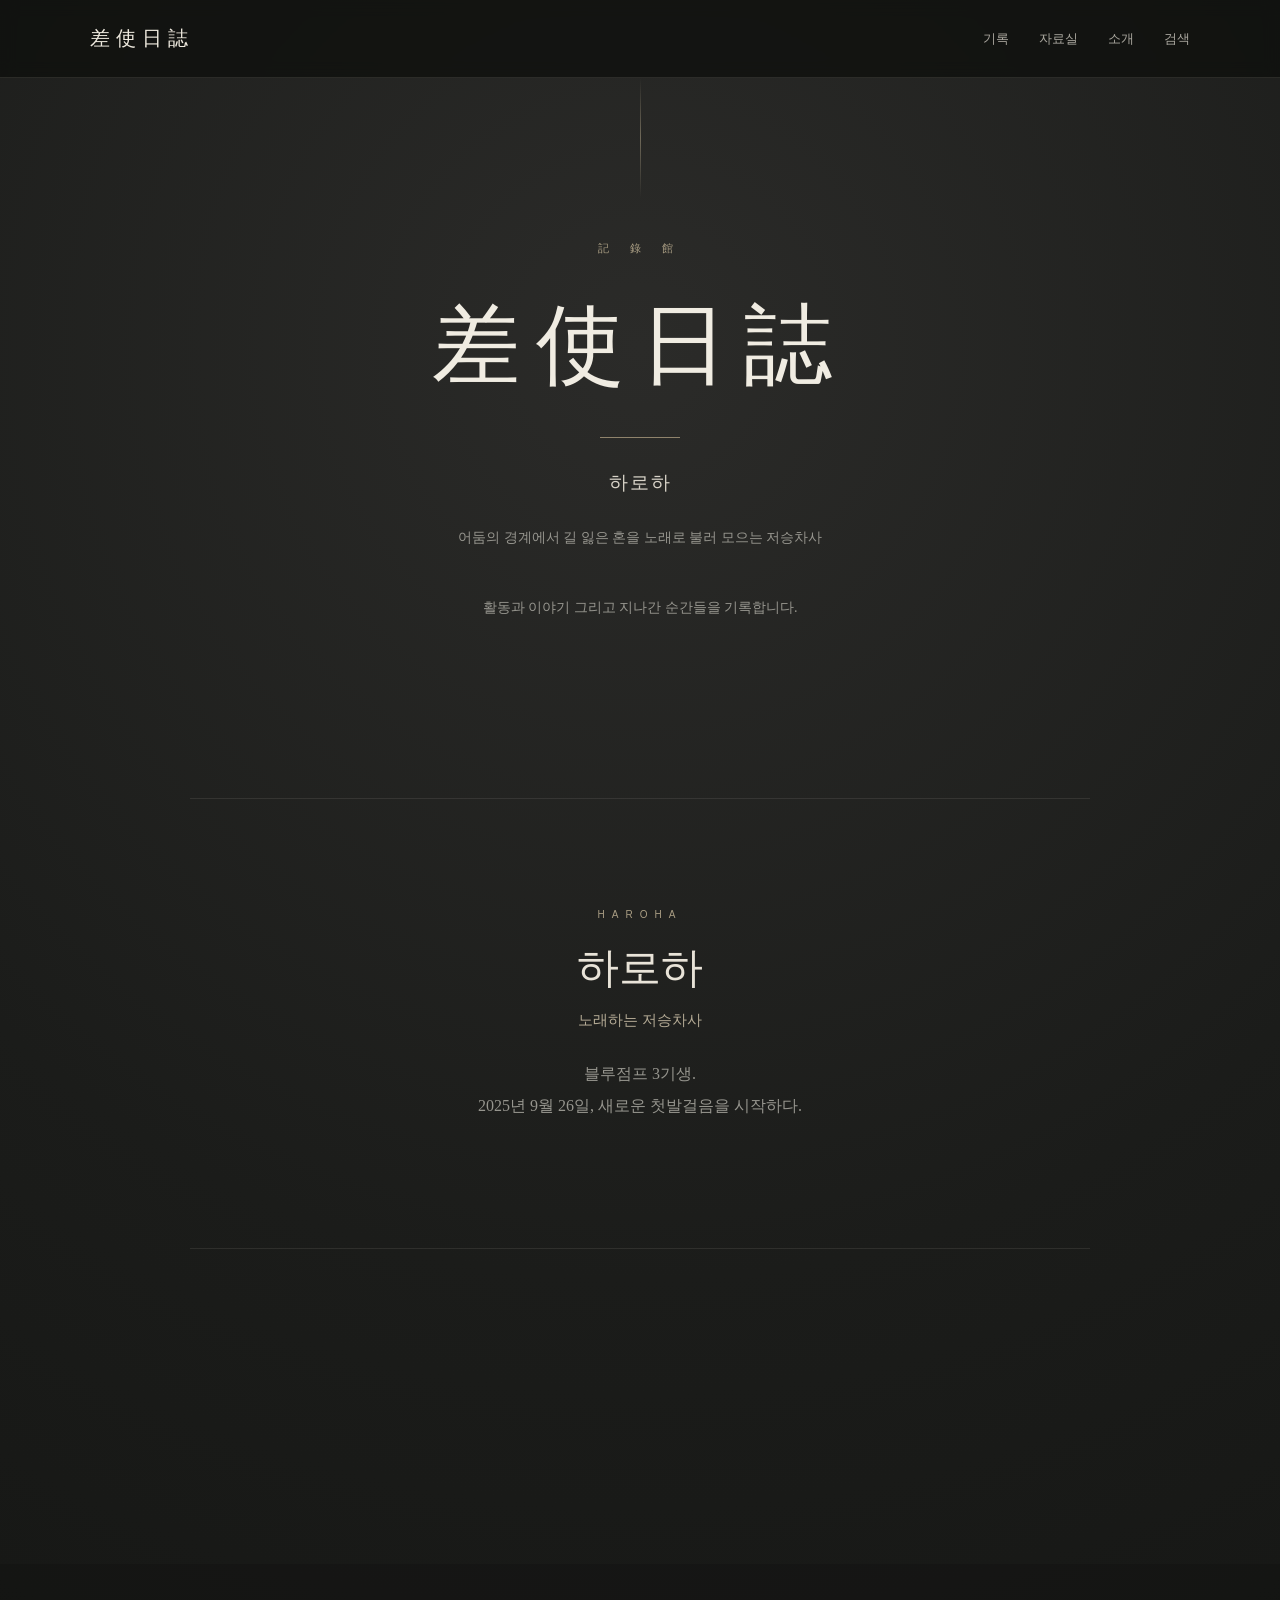
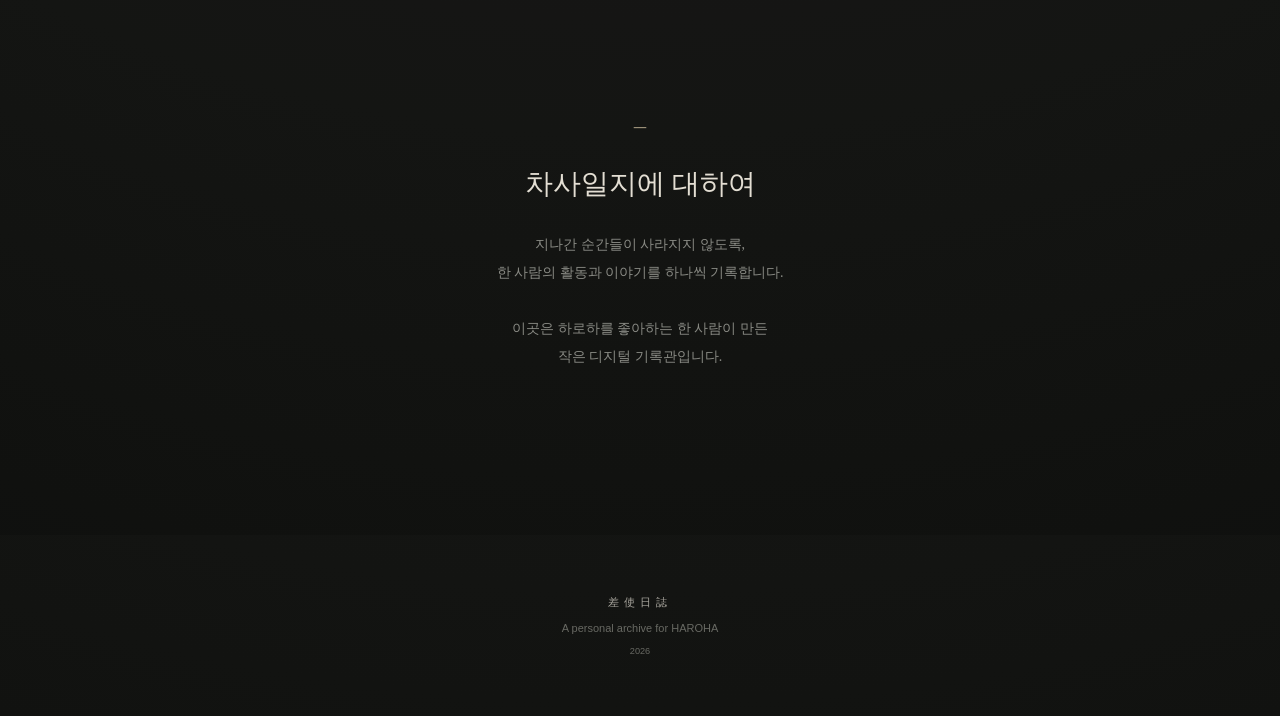
==== commit 4b60c979: "Add search link to navigation Added a search link to the navigation menu." ====
--- a/index.html
+++ b/index.html
@@ -23,8 +23,9 @@
 
         <nav>
             <a href="records.html">기록</a>
-            <a href="archive.html">자료실</a>
+            <a href="resources.html">자료실</a>
             <a href="about.html">소개</a>
+            <a href="search.html">검색</a>
         </nav>
 
     </header>
--- a/style.css
+++ b/style.css
@@ -1432,3 +1432,309 @@
     }
 
 }
+```css
+/* =========================
+   Resources
+========================= */
+
+.resources-list {
+    padding-top: 30px;
+    padding-bottom: 120px;
+}
+
+
+.resources-list h2 {
+    margin-bottom: 45px;
+}
+
+
+/* Resource Card */
+
+.resource-card {
+
+    display: flex;
+
+    align-items: center;
+
+    gap: 30px;
+
+    padding: 30px 20px;
+
+    border-top: 1px solid rgba(220, 215, 200, 0.1);
+
+    color: #e8e5dd;
+
+    text-decoration: none;
+
+    transition: 0.25s;
+}
+
+
+.resource-card:last-child {
+
+    border-bottom: 1px solid rgba(220, 215, 200, 0.1);
+}
+
+
+.resource-card:hover {
+
+    background: rgba(255, 255, 255, 0.025);
+
+    padding-left: 30px;
+}
+
+
+/* Number */
+
+.resource-number {
+
+    width: 45px;
+
+    flex-shrink: 0;
+
+    font-family: sans-serif;
+
+    font-size: 10px;
+
+    letter-spacing: 2px;
+
+    color: #666772;
+}
+
+
+/* Content */
+
+.resource-content {
+
+    flex: 1;
+}
+
+
+.resource-type {
+
+    font-family: sans-serif;
+
+    font-size: 9px;
+
+    letter-spacing: 3px;
+
+    color: #a45454;
+}
+
+
+.resource-content h3 {
+
+    margin: 9px 0 8px;
+
+    font-size: 19px;
+
+    font-weight: 400;
+
+    color: #e8e5dd;
+}
+
+
+.resource-content p {
+
+    margin: 0;
+
+    font-size: 13px;
+
+    line-height: 1.8;
+
+    color: #777780;
+}
+
+
+/* Arrow */
+
+.resource-arrow {
+
+    font-family: sans-serif;
+
+    font-size: 18px;
+
+    color: #777780;
+
+    transition: 0.25s;
+}
+
+
+.resource-card:hover .resource-arrow {
+
+    color: #c87575;
+
+    transform: translate(3px, -3px);
+}
+
+
+/* =========================
+   Mobile
+========================= */
+
+@media (max-width: 700px) {
+
+    .resources-list {
+
+        padding-left: 20px;
+
+        padding-right: 20px;
+    }
+
+
+    .resource-card {
+
+        gap: 15px;
+
+        padding: 25px 10px;
+    }
+
+
+    .resource-card:hover {
+
+        padding-left: 15px;
+    }
+
+
+    .resource-number {
+
+        width: 30px;
+
+        font-size: 9px;
+    }
+
+
+    .resource-content h3 {
+
+        font-size: 17px;
+    }
+
+
+    .resource-content p {
+
+        font-size: 12px;
+
+        line-height: 1.7;
+    }
+
+
+    .resource-arrow {
+
+        font-size: 16px;
+    }
+
+}
+/* ================================
+   SEARCH
+================================ */
+
+.search-page {
+    max-width: 900px;
+    margin: 0 auto;
+    padding: 100px 24px;
+}
+
+
+.search-header {
+    text-align: center;
+    margin-bottom: 50px;
+}
+
+
+.search-header h1 {
+    margin-bottom: 15px;
+}
+
+
+.search-header p {
+    opacity: 0.7;
+}
+
+
+.search-form {
+    display: flex;
+    gap: 10px;
+    margin-bottom: 50px;
+}
+
+
+.search-form input {
+    flex: 1;
+
+    padding: 15px 18px;
+
+    border: 1px solid rgba(255,255,255,0.15);
+
+    background: rgba(255,255,255,0.03);
+
+    color: inherit;
+
+    font-family: inherit;
+
+    font-size: 16px;
+}
+
+
+.search-form button {
+    padding: 15px 25px;
+
+    border: 1px solid rgba(255,255,255,0.2);
+
+    background: transparent;
+
+    color: inherit;
+
+    font-family: inherit;
+
+    cursor: pointer;
+}
+
+
+.search-result {
+    display: block;
+
+    padding: 25px 0;
+
+    border-top: 1px solid rgba(255,255,255,0.12);
+
+    color: inherit;
+
+    text-decoration: none;
+}
+
+
+.search-result:hover {
+    opacity: 0.7;
+}
+
+
+.search-result-date {
+    font-size: 13px;
+
+    opacity: 0.5;
+
+    margin-bottom: 8px;
+}
+
+
+.search-result-title {
+    font-size: 20px;
+
+    margin-bottom: 8px;
+}
+
+
+.search-result-description {
+    font-size: 14px;
+
+    opacity: 0.65;
+}
+
+
+.search-message {
+    text-align: center;
+
+    opacity: 0.5;
+
+    padding: 50px 0;
+}
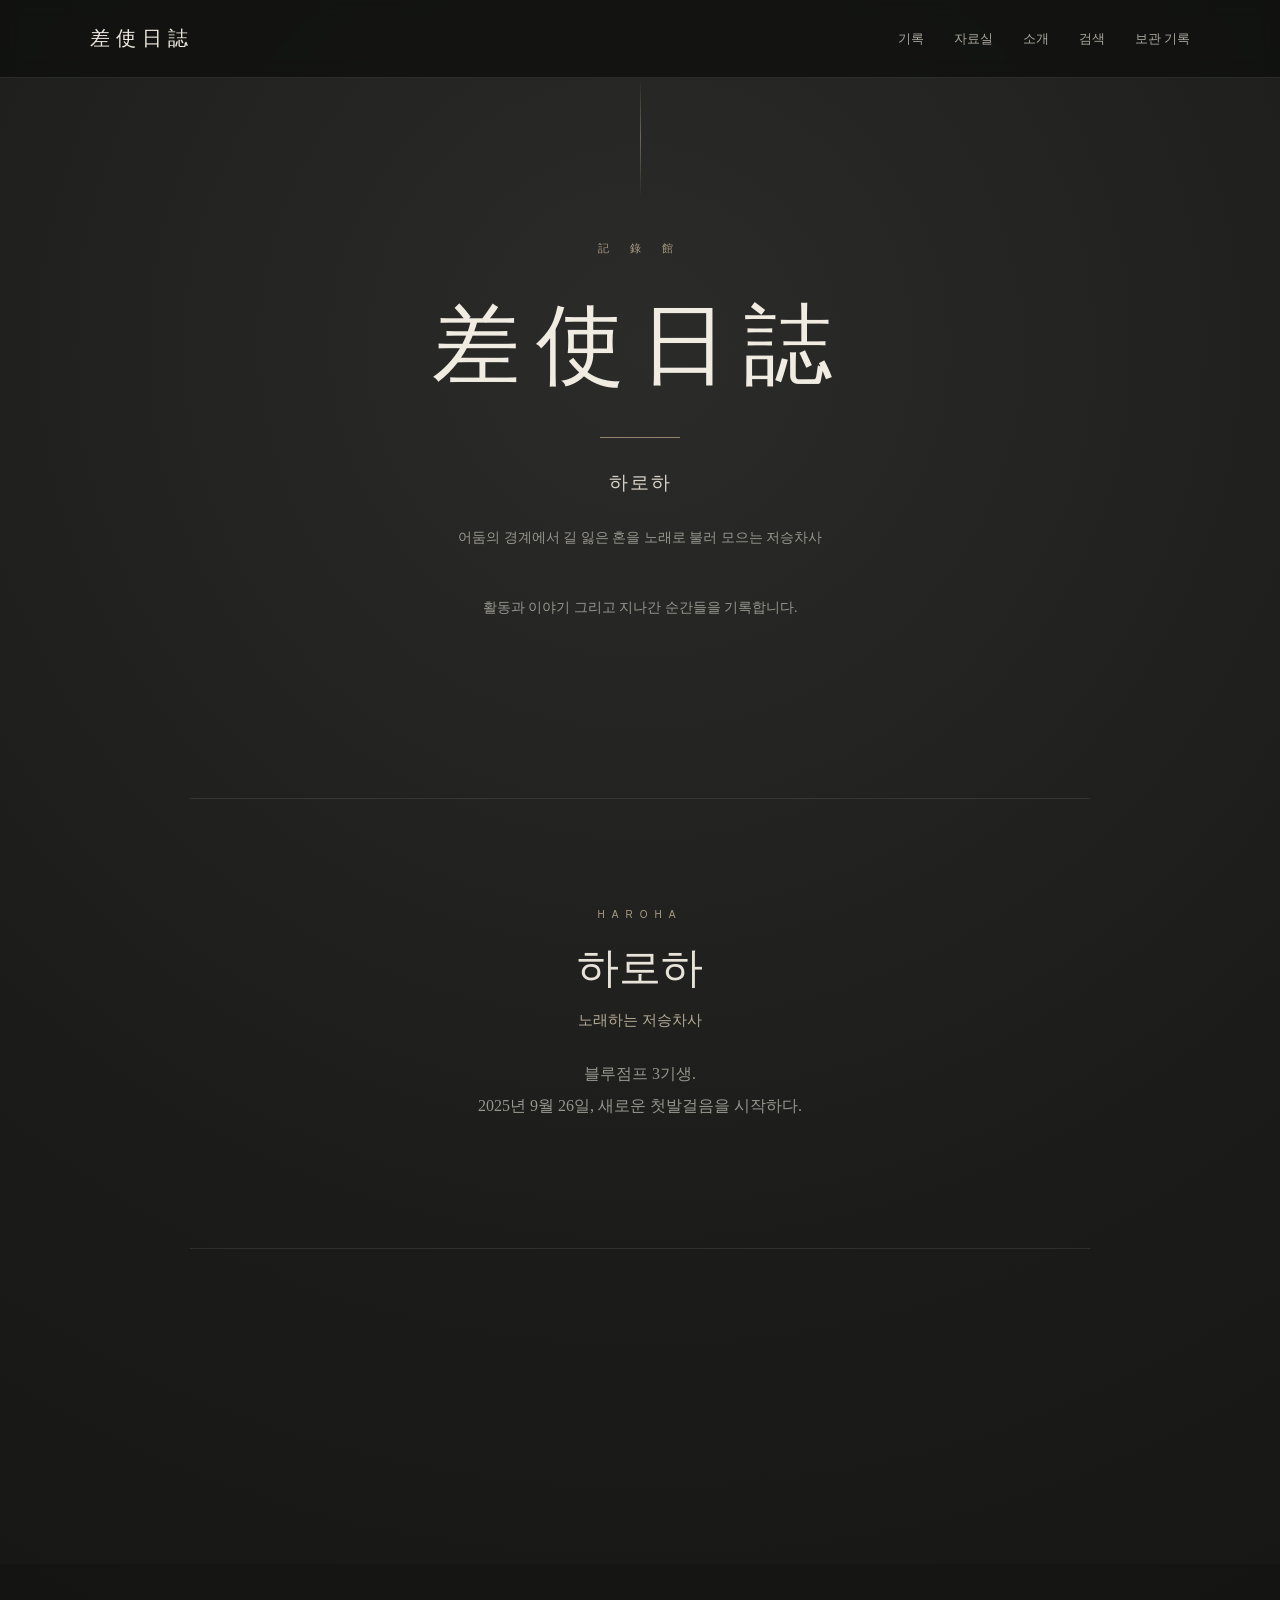
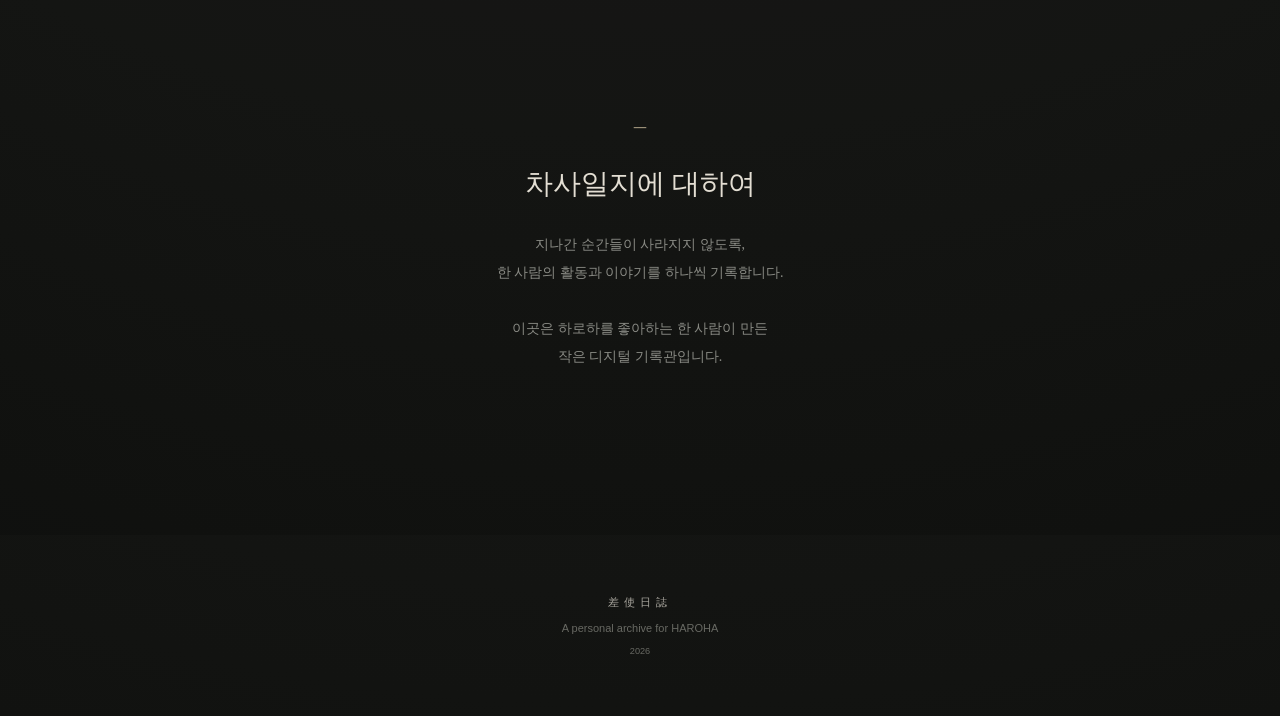
==== commit 997ade2f: "Update index.html" ====
--- a/index.html
+++ b/index.html
@@ -26,6 +26,7 @@
             <a href="resources.html">자료실</a>
             <a href="about.html">소개</a>
             <a href="search.html">검색</a>
+            <a href="bookmarks.html">보관 기록</a>
         </nav>
 
     </header>
--- a/style.css
+++ b/style.css
@@ -1738,3 +1738,367 @@
 
     padding: 50px 0;
 }
+
+.search-result-preview {
+    font-size: 14px;
+    line-height: 1.8;
+    opacity: 0.7;
+}
+
+.search-result-preview mark {
+    background: linear-gradient(
+        transparent 20%,
+        rgba(218, 188, 73, 0.65) 20%,
+        rgba(218, 188, 73, 0.65) 85%,
+        transparent 85%
+    );
+
+    color: inherit;
+    padding: 1px 3px;
+    font-weight: 700;
+}
+
+.record-nav-disabled {
+    opacity: 0.3;
+    cursor: default;
+}
+
+.record-bookmark {
+    margin: 30px 0;
+    text-align: center;
+}
+
+
+.bookmark-button {
+    display: inline-flex;
+    align-items: center;
+    gap: 8px;
+
+    padding: 10px 18px;
+
+    background: transparent;
+
+    border: 1px solid #d8d2c8;
+
+    color: #555;
+
+    font-family: inherit;
+
+    cursor: pointer;
+
+    transition:
+        background 0.2s ease,
+        color 0.2s ease,
+        border-color 0.2s ease;
+}
+
+
+.bookmark-button:hover {
+    background: #f5f1e8;
+}
+
+
+.bookmark-icon {
+    font-size: 18px;
+}
+
+
+.bookmark-button.bookmarked {
+    background: #f5f1e8;
+
+    border-color: #b9aa8d;
+
+    color: #6b5b3e;
+}
+
+/* =========================
+   보관 기록
+========================= */
+
+.bookmark-index {
+    max-width: 900px;
+    margin: 0 auto;
+    padding: 20px 20px 80px;
+}
+
+
+.bookmark-count {
+    margin-bottom: 20px;
+
+    font-size: 13px;
+
+    color: #777;
+
+    letter-spacing: 0.08em;
+}
+
+
+
+/* 기록 하나 */
+
+.bookmark-record {
+    position: relative;
+
+    margin-bottom: 14px;
+
+    border-top: 1px solid #ddd7ce;
+
+    border-bottom: 1px solid #ddd7ce;
+
+    background: #fff;
+
+    transition:
+        background 0.2s ease;
+}
+
+
+.bookmark-record:hover {
+    background: #faf8f3;
+}
+
+
+
+/* 기록 링크 */
+
+.bookmark-record-link {
+    display: flex;
+
+    align-items: center;
+
+    min-height: 100px;
+
+    padding: 22px 70px 22px 25px;
+
+    color: inherit;
+
+    text-decoration: none;
+}
+
+
+
+/* 기록 번호 */
+
+.bookmark-record-mark {
+    width: 90px;
+
+    flex-shrink: 0;
+
+    color: #888;
+
+    font-size: 12px;
+
+    letter-spacing: 0.08em;
+}
+
+
+.bookmark-record-mark strong {
+    display: block;
+
+    margin-top: 5px;
+
+    color: #333;
+
+    font-size: 18px;
+
+    font-weight: 500;
+}
+
+
+
+/* 기록 내용 */
+
+.bookmark-record-content {
+    flex: 1;
+}
+
+
+.bookmark-record-date {
+    display: block;
+
+    margin-bottom: 7px;
+
+    color: #999;
+
+    font-size: 12px;
+
+    letter-spacing: 0.04em;
+}
+
+
+.bookmark-record-content h3 {
+    margin: 0;
+
+    color: #333;
+
+    font-size: 18px;
+
+    font-weight: 500;
+
+    line-height: 1.5;
+}
+
+
+
+/* 화살표 */
+
+.bookmark-record-arrow {
+    position: absolute;
+
+    right: 25px;
+
+    top: 50%;
+
+    transform: translateY(-50%);
+
+    color: #999;
+
+    font-size: 20px;
+
+    transition:
+        transform 0.2s ease,
+        color 0.2s ease;
+}
+
+
+.bookmark-record:hover
+.bookmark-record-arrow {
+    color: #555;
+
+    transform:
+        translate(5px, -50%);
+}
+
+
+
+/* 보관 해제 */
+
+.bookmark-remove {
+    position: absolute;
+
+    right: 22px;
+
+    bottom: 10px;
+
+    padding: 3px 7px;
+
+    border: none;
+
+    background: transparent;
+
+    color: #aaa;
+
+    font-family: inherit;
+
+    font-size: 11px;
+
+    cursor: pointer;
+}
+
+
+.bookmark-remove:hover {
+    color: #777;
+
+    text-decoration: underline;
+}
+
+
+
+/* 보관 기록이 없을 때 */
+
+.bookmark-empty-box {
+    padding: 70px 20px;
+
+    border-top: 1px solid #ddd7ce;
+
+    border-bottom: 1px solid #ddd7ce;
+
+    text-align: center;
+}
+
+
+.bookmark-empty-symbol {
+    margin-bottom: 15px;
+
+    color: #aaa;
+
+    font-size: 36px;
+}
+
+
+.bookmark-empty-box h3 {
+    margin: 0 0 10px;
+
+    color: #555;
+
+    font-size: 18px;
+
+    font-weight: 500;
+}
+
+
+.bookmark-empty-box p {
+    margin: 0 0 25px;
+
+    color: #999;
+
+    font-size: 13px;
+
+    line-height: 1.8;
+}
+
+
+.bookmark-empty-link {
+    display: inline-block;
+
+    padding: 9px 16px;
+
+    border: 1px solid #d8d2c8;
+
+    color: #666;
+
+    text-decoration: none;
+
+    font-size: 13px;
+
+    transition:
+        background 0.2s ease;
+}
+
+
+.bookmark-empty-link:hover {
+    background: #f5f1e8;
+}
+
+
+
+/* 작은 화면 */
+
+@media (max-width: 600px) {
+
+    .bookmark-index {
+        padding-left: 15px;
+        padding-right: 15px;
+    }
+
+
+    .bookmark-record-link {
+        padding: 18px 45px 35px 18px;
+    }
+
+
+    .bookmark-record-mark {
+        width: 65px;
+    }
+
+
+    .bookmark-record-content h3 {
+        font-size: 15px;
+    }
+
+
+    .bookmark-remove {
+        right: 18px;
+        bottom: 8px;
+    }
+
+}
